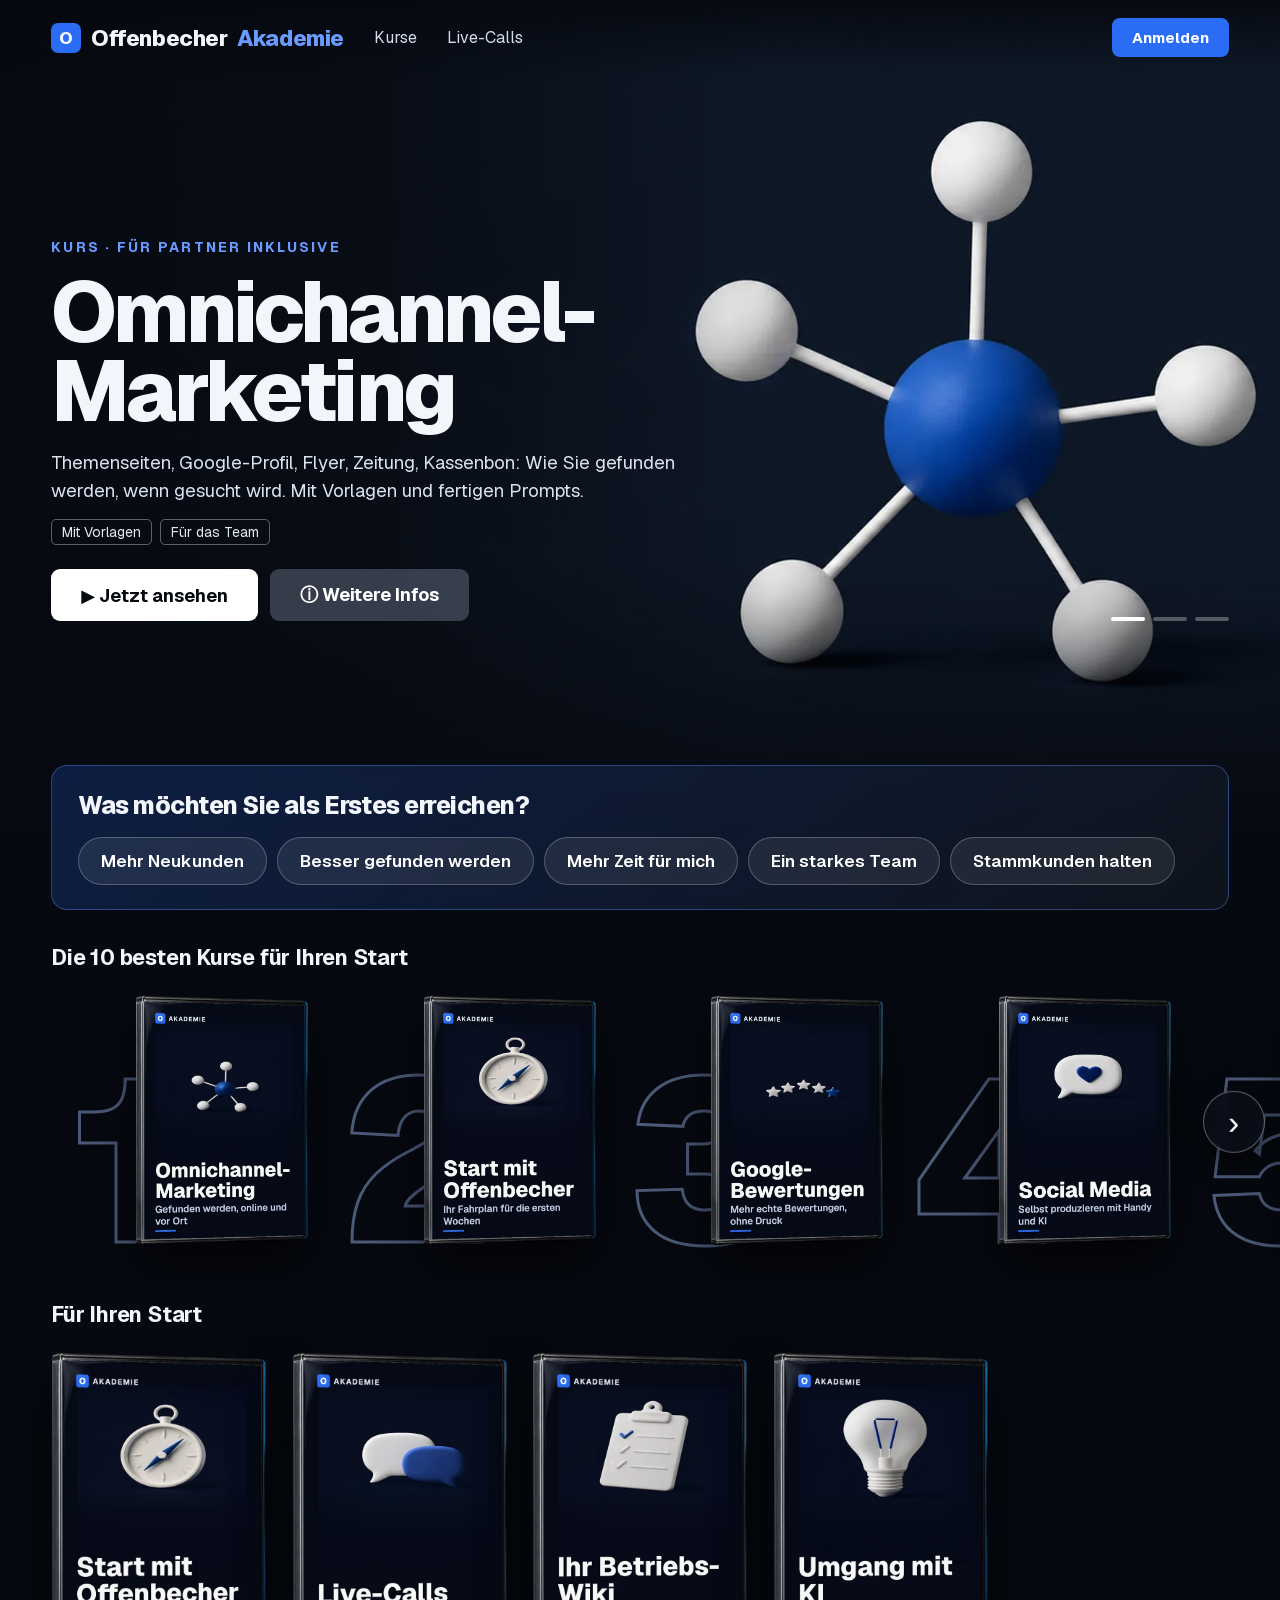
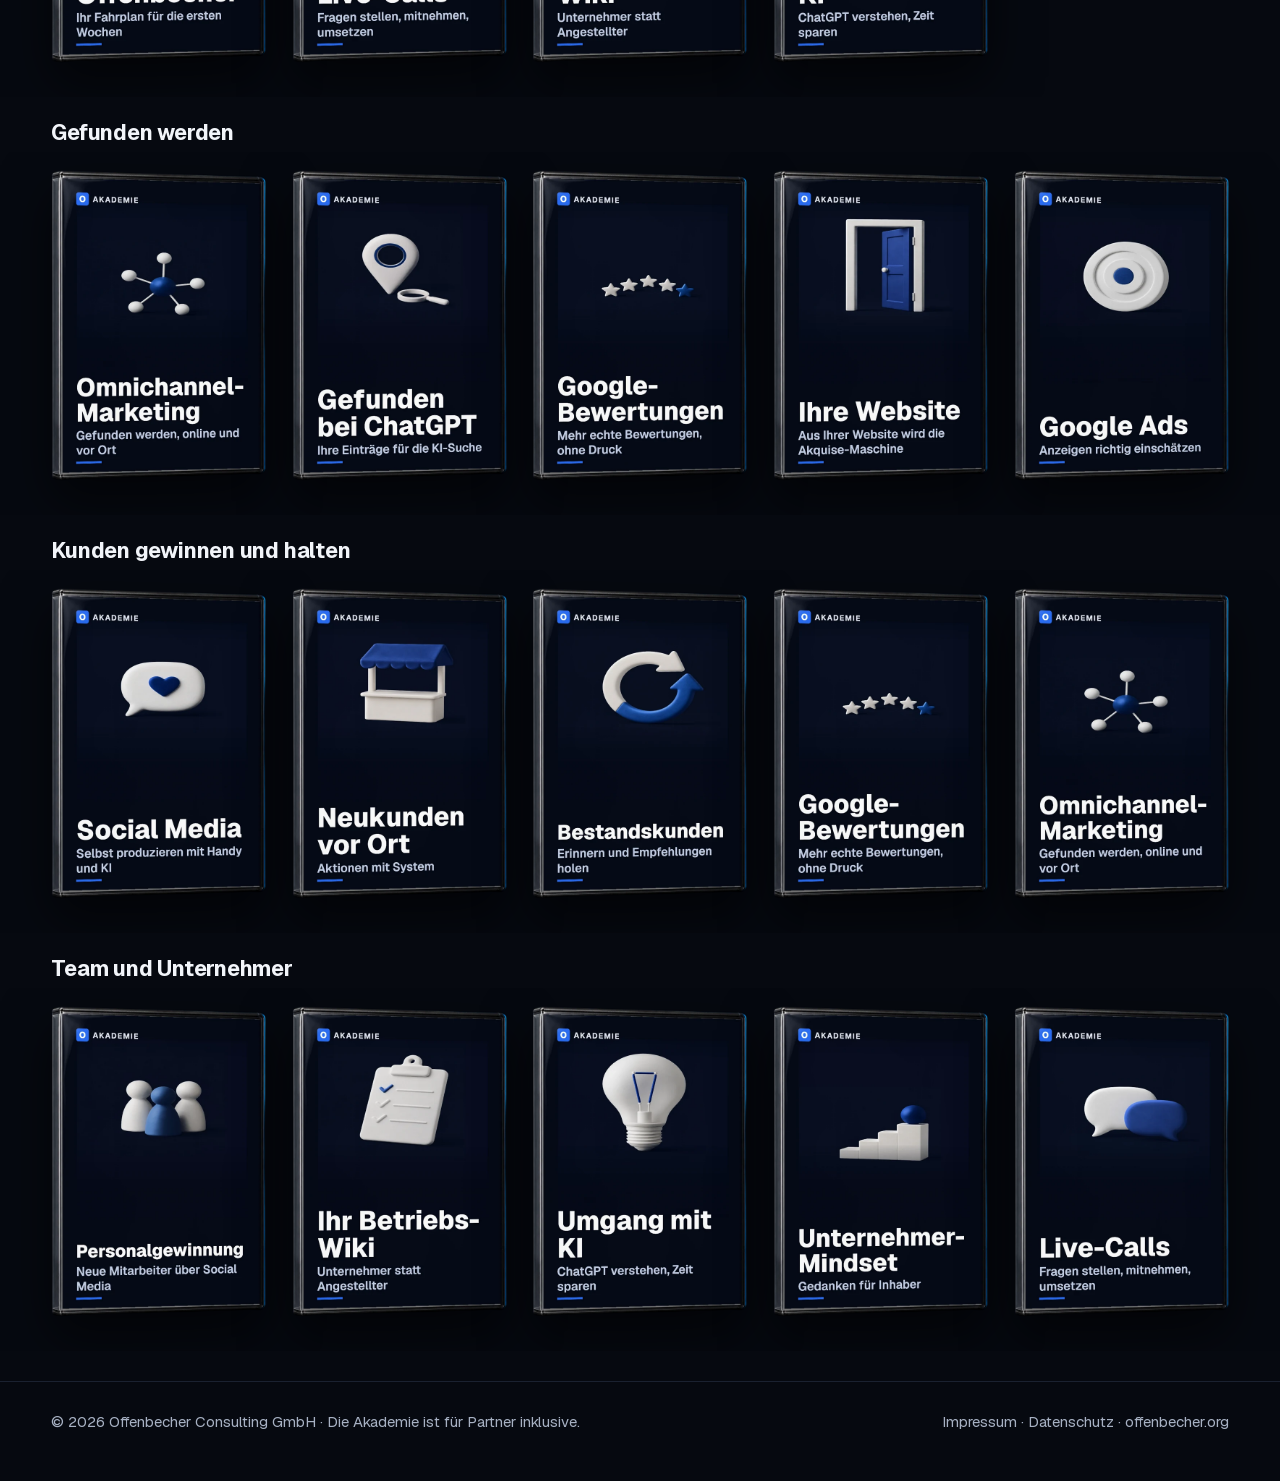
==== index.html @ 3724ee04 "Akademie-Seite: Schaufenster + Login-Weiterleitung Co-Authored-By: Claude Fable 5.2 <noreply@anthrop" ====
<!doctype html><html lang="de"><head><meta charset="utf-8"><meta name="viewport" content="width=device-width, initial-scale=1"><meta name="robots" content="noindex,nofollow"><link rel="icon" href="/bilder/favicon.png"><title>Offenbecher Akademie</title><meta name="description" content="Die Lern-Akademie von Offenbecher Consulting: Lernvideos, Vorlagen und Live-Calls für Partner."><style>/* latin-ext */
@font-face {
  font-family: 'Geist';
  font-style: normal;
  font-weight: 400;
  font-display: swap;
  src: url(/schrift/gyByhwUxId8gMEwSGFWNOITddY4.woff2) format('woff2');
  unicode-range: U+0100-02BA, U+02BD-02C5, U+02C7-02CC, U+02CE-02D7, U+02DD-02FF, U+0304, U+0308, U+0329, U+1D00-1DBF, U+1E00-1E9F, U+1EF2-1EFF, U+2020, U+20A0-20AB, U+20AD-20C4, U+2113, U+2C60-2C7F, U+A720-A7FF;
}
/* latin */
@font-face {
  font-family: 'Geist';
  font-style: normal;
  font-weight: 400;
  font-display: swap;
  src: url(/schrift/gyByhwUxId8gMEwcGFWNOITd.woff2) format('woff2');
  unicode-range: U+0000-00FF, U+0131, U+0152-0153, U+02BB-02BC, U+02C6, U+02DA, U+02DC, U+0304, U+0308, U+0329, U+2000-206F, U+20AC, U+2122, U+2191, U+2193, U+2212, U+2215, U+FEFF, U+FFFD;
}
/* latin-ext */
@font-face {
  font-family: 'Geist';
  font-style: normal;
  font-weight: 500;
  font-display: swap;
  src: url(/schrift/gyByhwUxId8gMEwSGFWNOITddY4.woff2) format('woff2');
  unicode-range: U+0100-02BA, U+02BD-02C5, U+02C7-02CC, U+02CE-02D7, U+02DD-02FF, U+0304, U+0308, U+0329, U+1D00-1DBF, U+1E00-1E9F, U+1EF2-1EFF, U+2020, U+20A0-20AB, U+20AD-20C4, U+2113, U+2C60-2C7F, U+A720-A7FF;
}
/* latin */
@font-face {
  font-family: 'Geist';
  font-style: normal;
  font-weight: 500;
  font-display: swap;
  src: url(/schrift/gyByhwUxId8gMEwcGFWNOITd.woff2) format('woff2');
  unicode-range: U+0000-00FF, U+0131, U+0152-0153, U+02BB-02BC, U+02C6, U+02DA, U+02DC, U+0304, U+0308, U+0329, U+2000-206F, U+20AC, U+2122, U+2191, U+2193, U+2212, U+2215, U+FEFF, U+FFFD;
}
/* latin-ext */
@font-face {
  font-family: 'Geist';
  font-style: normal;
  font-weight: 600;
  font-display: swap;
  src: url(/schrift/gyByhwUxId8gMEwSGFWNOITddY4.woff2) format('woff2');
  unicode-range: U+0100-02BA, U+02BD-02C5, U+02C7-02CC, U+02CE-02D7, U+02DD-02FF, U+0304, U+0308, U+0329, U+1D00-1DBF, U+1E00-1E9F, U+1EF2-1EFF, U+2020, U+20A0-20AB, U+20AD-20C4, U+2113, U+2C60-2C7F, U+A720-A7FF;
}
/* latin */
@font-face {
  font-family: 'Geist';
  font-style: normal;
  font-weight: 600;
  font-display: swap;
  src: url(/schrift/gyByhwUxId8gMEwcGFWNOITd.woff2) format('woff2');
  unicode-range: U+0000-00FF, U+0131, U+0152-0153, U+02BB-02BC, U+02C6, U+02DA, U+02DC, U+0304, U+0308, U+0329, U+2000-206F, U+20AC, U+2122, U+2191, U+2193, U+2212, U+2215, U+FEFF, U+FFFD;
}
/* latin-ext */
@font-face {
  font-family: 'Geist';
  font-style: normal;
  font-weight: 700;
  font-display: swap;
  src: url(/schrift/gyByhwUxId8gMEwSGFWNOITddY4.woff2) format('woff2');
  unicode-range: U+0100-02BA, U+02BD-02C5, U+02C7-02CC, U+02CE-02D7, U+02DD-02FF, U+0304, U+0308, U+0329, U+1D00-1DBF, U+1E00-1E9F, U+1EF2-1EFF, U+2020, U+20A0-20AB, U+20AD-20C4, U+2113, U+2C60-2C7F, U+A720-A7FF;
}
/* latin */
@font-face {
  font-family: 'Geist';
  font-style: normal;
  font-weight: 700;
  font-display: swap;
  src: url(/schrift/gyByhwUxId8gMEwcGFWNOITd.woff2) format('woff2');
  unicode-range: U+0000-00FF, U+0131, U+0152-0153, U+02BB-02BC, U+02C6, U+02DA, U+02DC, U+0304, U+0308, U+0329, U+2000-206F, U+20AC, U+2122, U+2191, U+2193, U+2212, U+2215, U+FEFF, U+FFFD;
}
/* latin-ext */
@font-face {
  font-family: 'Geist';
  font-style: normal;
  font-weight: 800;
  font-display: swap;
  src: url(/schrift/gyByhwUxId8gMEwSGFWNOITddY4.woff2) format('woff2');
  unicode-range: U+0100-02BA, U+02BD-02C5, U+02C7-02CC, U+02CE-02D7, U+02DD-02FF, U+0304, U+0308, U+0329, U+1D00-1DBF, U+1E00-1E9F, U+1EF2-1EFF, U+2020, U+20A0-20AB, U+20AD-20C4, U+2113, U+2C60-2C7F, U+A720-A7FF;
}
/* latin */
@font-face {
  font-family: 'Geist';
  font-style: normal;
  font-weight: 800;
  font-display: swap;
  src: url(/schrift/gyByhwUxId8gMEwcGFWNOITd.woff2) format('woff2');
  unicode-range: U+0000-00FF, U+0131, U+0152-0153, U+02BB-02BC, U+02C6, U+02DA, U+02DC, U+0304, U+0308, U+0329, U+2000-206F, U+20AC, U+2122, U+2191, U+2193, U+2212, U+2215, U+FEFF, U+FFFD;
}
/* latin-ext */
@font-face {
  font-family: 'Geist';
  font-style: normal;
  font-weight: 900;
  font-display: swap;
  src: url(/schrift/gyByhwUxId8gMEwSGFWNOITddY4.woff2) format('woff2');
  unicode-range: U+0100-02BA, U+02BD-02C5, U+02C7-02CC, U+02CE-02D7, U+02DD-02FF, U+0304, U+0308, U+0329, U+1D00-1DBF, U+1E00-1E9F, U+1EF2-1EFF, U+2020, U+20A0-20AB, U+20AD-20C4, U+2113, U+2C60-2C7F, U+A720-A7FF;
}
/* latin */
@font-face {
  font-family: 'Geist';
  font-style: normal;
  font-weight: 900;
  font-display: swap;
  src: url(/schrift/gyByhwUxId8gMEwcGFWNOITd.woff2) format('woff2');
  unicode-range: U+0000-00FF, U+0131, U+0152-0153, U+02BB-02BC, U+02C6, U+02DA, U+02DC, U+0304, U+0308, U+0329, U+2000-206F, U+20AC, U+2122, U+2191, U+2193, U+2212, U+2215, U+FEFF, U+FFFD;
}
:root{--bg:#060910;--karte:#10151f;--blau:#2A6DF4;--blau2:#6a9bff;--text:#f2f5fa;--grau:#a7b1c3}
*{box-sizing:border-box;margin:0}html{scroll-behavior:smooth}
body{background:var(--bg);color:var(--text);font-family:Geist,system-ui,-apple-system,sans-serif;overflow-x:hidden;-webkit-font-smoothing:antialiased}
a{color:inherit}

nav{position:fixed;top:0;left:0;right:0;z-index:30;display:flex;align-items:center;gap:30px;padding:18px 4vw;background:linear-gradient(180deg,rgba(6,9,16,.95),rgba(6,9,16,0));transition:background .3s}
nav.fest{background:rgba(6,9,16,.97)}
.logo{display:flex;align-items:center;gap:10px;font-weight:800;font-size:22px;letter-spacing:-.02em;text-decoration:none}.logo i{width:30px;height:30px;border-radius:7px;background:var(--blau);display:flex;align-items:center;justify-content:center;font-style:normal;font-size:17px}.logo span{color:var(--blau2)}
nav a.l{color:#d6dceb;font-size:16px;text-decoration:none}nav a.l:hover{color:#fff}
.anm{margin-left:auto;background:var(--blau);color:#fff;font-weight:700;font-size:15px;border-radius:8px;padding:10px 20px;text-decoration:none}.anm:hover{filter:brightness(1.1)}
.held{position:relative;height:min(92vh,940px);min-height:560px;overflow:hidden}
.held .bg{position:absolute;inset:0;background-size:cover;background-position:72% center;transition:opacity .9s;animation:zoom 26s ease-in-out infinite alternate}
@keyframes zoom{from{transform:scale(1.03)}to{transform:scale(1.12)}}
.held::after{content:"";position:absolute;inset:0;background:linear-gradient(90deg,rgba(6,9,16,.97) 0%,rgba(6,9,16,.75) 30%,rgba(6,9,16,0) 60%),linear-gradient(0deg,var(--bg) 0%,rgba(6,9,16,0) 32%)}
.inhalt{position:absolute;z-index:2;left:4vw;bottom:25%;max-width:min(660px,88vw)}
.badge{display:inline-flex;align-items:center;gap:9px;font-size:14px;font-weight:700;letter-spacing:.16em;text-transform:uppercase;color:var(--blau2)}
h1{font-size:clamp(44px,6.6vw,104px);font-weight:800;letter-spacing:-.045em;line-height:.94;margin:16px 0 18px}
.inhalt p{font-size:clamp(17px,1.45vw,21px);line-height:1.5;color:#dbe2ee}
.tags{display:flex;gap:8px;margin-top:14px;flex-wrap:wrap}.tags span{font-size:14px;border:1px solid rgba(255,255,255,.35);border-radius:5px;padding:3px 10px;color:#e3e9f3}
.knoepfe{display:flex;gap:12px;margin-top:24px;flex-wrap:wrap}
.kn{font:inherit;font-size:18px;font-weight:700;border:0;border-radius:9px;padding:14px 30px;cursor:pointer;display:inline-flex;align-items:center;gap:10px;text-decoration:none}
.kn.weiss{background:#fff;color:#060910}.kn.grau{background:rgba(120,130,150,.42);color:#fff}.kn:hover{filter:brightness(.92)}
.punkte{position:absolute;z-index:4;right:4vw;bottom:25%;display:flex;gap:8px}.punkte button{width:34px;height:4px;border:0;padding:0;background:rgba(255,255,255,.3);border-radius:2px;cursor:pointer}.punkte button.an{background:#fff}
.frage{position:relative;z-index:4;margin:-7vh 4vw 2.6vw;padding:24px 26px;border-radius:16px;background:linear-gradient(135deg,rgba(42,109,244,.22),rgba(16,21,31,.88));border:1px solid rgba(106,155,255,.35);backdrop-filter:blur(8px)}
.frage h2{font-size:clamp(21px,1.9vw,30px);font-weight:800;letter-spacing:-.02em;margin-bottom:16px}
.chips{display:flex;flex-wrap:wrap;gap:10px}
.chip{font:inherit;font-size:17px;font-weight:600;color:#fff;background:rgba(255,255,255,.08);border:1px solid rgba(255,255,255,.24);border-radius:999px;padding:12px 22px;cursor:pointer;transition:.25s}
.chip:hover{background:rgba(255,255,255,.16)}.chip.an{background:#fff;color:#060910;border-color:#fff}
.reihe{position:relative;margin-bottom:1.6vw}
.reihe h2{font-size:clamp(20px,1.7vw,28px);font-weight:700;padding:0 4vw 6px;letter-spacing:-.01em}
.zug{position:relative}
.band{display:flex;gap:2vw;overflow-x:auto;scroll-behavior:smooth;scroll-snap-type:x proximity;scroll-padding-inline:4vw;padding:18px 4vw 34px;scrollbar-width:none}
.band::-webkit-scrollbar{display:none}
.pfeil{position:absolute;top:50%;transform:translateY(-60%);z-index:8;width:62px;height:62px;border-radius:50%;border:1px solid rgba(255,255,255,.35);background:rgba(10,14,24,.82);color:#fff;font-size:34px;line-height:1;cursor:pointer;display:none;align-items:center;justify-content:center;box-shadow:0 10px 30px rgba(0,0,0,.6);backdrop-filter:blur(6px);transition:transform .2s,background .2s}
.pfeil:hover{background:var(--blau);transform:translateY(-60%) scale(1.08)}
.pfeil.l{left:1.2vw}.pfeil.r{right:1.2vw}.pfeil.sichtbar{display:flex}
@media(hover:none){.pfeil{display:none!important}}
.dvd{position:relative;flex:0 0 calc((100vw - 8vw - 8vw)/5);min-width:200px;max-width:340px;cursor:pointer;scroll-snap-align:start;border:0;background:none;padding:0;font:inherit;color:inherit;perspective:1200px}
.dvd .kipp{display:block;transform-style:preserve-3d;transition:transform .35s cubic-bezier(.2,.8,.2,1)}
.dvd img{display:block;width:100%;height:auto;filter:drop-shadow(0 22px 26px rgba(0,0,0,.6))}
.dvd .ok{position:absolute;top:3%;right:7%;z-index:3;width:36px;height:36px;border-radius:50%;background:var(--blau);color:#fff;font-weight:800;display:flex;align-items:center;justify-content:center;opacity:0;transform:scale(.5);transition:.3s}
.dvd.an .ok{opacity:1;transform:scale(1)}.dvd.an img{filter:drop-shadow(0 0 22px rgba(80,140,255,.85)) drop-shadow(0 22px 26px rgba(0,0,0,.6))}
.top .dvd{flex-basis:calc((100vw - 8vw - 6vw)/4.2);max-width:420px;display:flex;align-items:flex-end}
.top .zahl{font-size:clamp(190px,18vw,330px);font-weight:900;line-height:.74;letter-spacing:-.08em;color:var(--bg);-webkit-text-stroke:3px #4b5a78;width:44%;text-align:right;margin-right:-12%;flex:none}
.top .dvd .kipp{width:66%;position:relative;z-index:1}
body.filter .reihe:not(#weg) .dvd:not(.treffer){opacity:.25;filter:grayscale(.7)}
#weg{display:none}#weg.zeigen{display:block}
.fuss{display:flex;justify-content:space-between;align-items:center;gap:16px;flex-wrap:wrap;padding:30px 4vw 50px;color:var(--grau);font-size:15px;border-top:1px solid #1a2130;margin-top:30px}
.fuss nav2{display:flex;gap:18px}.fuss a{text-decoration:none}.fuss a:hover{color:#fff}
.modal{position:fixed;inset:0;z-index:50;background:rgba(0,0,0,.78);display:none;align-items:flex-start;justify-content:center;overflow-y:auto;padding:4vh 16px}
.modal.offen{display:flex}
.fenster{width:min(960px,100%);background:var(--karte);border-radius:16px;overflow:hidden;box-shadow:0 30px 90px rgba(0,0,0,.7);animation:auf .3s ease}
@keyframes auf{from{transform:scale(.95);opacity:0}to{transform:none;opacity:1}}
.fkopf{position:relative;display:grid;grid-template-columns:260px 1fr;gap:34px;align-items:center;padding:40px 5% 18px;background:radial-gradient(ellipse 80% 120% at 85% 0%,rgba(42,109,244,.32),transparent 60%)}
.fkopf img{width:100%;filter:drop-shadow(0 24px 30px rgba(0,0,0,.6))}
.fkopf h3{font-size:clamp(30px,3.8vw,50px);font-weight:800;letter-spacing:-.03em;line-height:1.02;margin:10px 0 14px}
.fkopf p{font-size:17px;line-height:1.55;color:#dbe2ee}
.zu{position:absolute;top:14px;right:14px;width:42px;height:42px;border-radius:50%;background:#1b2232;color:#fff;border:0;font-size:22px;cursor:pointer}
.kap{padding:10px 5% 40px}.kap h4{font-size:22px;margin:10px 0 14px}
.kap details{border-bottom:1px solid #222b3e}
.kap summary{list-style:none;cursor:pointer;display:flex;align-items:center;gap:18px;padding:16px 8px;font-size:18px;font-weight:600}
.kap summary::-webkit-details-marker{display:none}
.kap summary .nr{font-size:26px;color:var(--grau);width:34px;text-align:center;font-weight:500}
.kap summary .pf{margin-left:auto;color:var(--grau);transition:transform .2s}.kap details[open] .pf{transform:rotate(90deg)}
.kap ol{margin:0 0 16px 60px;padding:0;display:flex;flex-direction:column;gap:9px;font-size:16px;color:#d5dcea;list-style:none}
.kap ol li{display:flex;gap:12px}.kap ol li::before{content:"▶";color:var(--blau2);font-size:11px;margin-top:5px}
@media(max-width:760px){nav{gap:12px;padding:14px 16px}nav a.l{display:none}.logo{font-size:18px;gap:8px}.logo i{width:26px;height:26px;font-size:15px}.anm{font-size:14px;padding:9px 14px}.held{height:86vh}.held .bg{background-position:80% 18%;background-size:auto 62%;background-repeat:no-repeat}.held::after{background:linear-gradient(0deg,var(--bg) 0%,rgba(6,9,16,.94) 58%,rgba(6,9,16,.2) 100%)}
 .inhalt{bottom:11%}.punkte{display:none}.dvd{flex-basis:46vw;min-width:0}.top .dvd{flex-basis:72vw}.fkopf{grid-template-columns:1fr}.fkopf img{width:58%;margin:0 auto}.frage{margin-top:-4vh}}
</style></head><body><nav><a class="logo" href="/"><i>O</i>Offenbecher <span>Akademie</span></a><a class="l" href="#r0">Kurse</a><a class="l" href="#r1">Live-Calls</a><a class="anm" href="/login/">Anmelden</a></nav><section class="held"><div class="bg" id="hbg" style="background-image:url(bilder/held-omni.webp)"></div><div class="punkte"><button type="button" aria-label="Thema 1" class="an"></button><button type="button" aria-label="Thema 2" class=""></button><button type="button" aria-label="Thema 3" class=""></button></div><div class="inhalt"><div class="badge">Kurs · Für Partner inklusive</div><h1 id="ht">Omnichannel-Marketing</h1><p id="hl">Themenseiten, Google-Profil, Flyer, Zeitung, Kassenbon: Wie Sie gefunden werden, wenn gesucht wird. Mit Vorlagen und fertigen Prompts.</p><div class="tags" id="htags"><span>Mit Vorlagen</span><span>Für das Team</span></div><div class="knoepfe"><a class="kn weiss" id="hplay" href="/login/?kurs=omni">▶ Jetzt ansehen</a><button class="kn grau" type="button" id="hinfo">ⓘ Weitere Infos</button></div></div></section><section class="frage"><h2>Was möchten Sie als Erstes erreichen?</h2><div class="chips"><button class="chip" type="button" data-z="0">Mehr Neukunden</button><button class="chip" type="button" data-z="1">Besser gefunden werden</button><button class="chip" type="button" data-z="2">Mehr Zeit für mich</button><button class="chip" type="button" data-z="3">Ein starkes Team</button><button class="chip" type="button" data-z="4">Stammkunden halten</button></div></section><section class="reihe" id="weg"><h2 id="wegt">Ihr Weg</h2><div class="zug"><button class="pfeil l" type="button">‹</button><div class="band"></div><button class="pfeil r" type="button">›</button></div></section><section class="reihe top" id="r0"><h2>Die 10 besten Kurse für Ihren Start</h2><div class="zug"><button class="pfeil l" type="button" aria-label="Zurück">‹</button><div class="band"><button class="dvd" type="button" data-k="omni" aria-label="Omnichannel-Marketing"><span class="zahl">1</span><span class="kipp"><img src="bilder/huelle-omni.webp" alt="Omnichannel-Marketing" loading="lazy" width="600" height="860"></span><span class="ok">✓</span></button><button class="dvd" type="button" data-k="start" aria-label="Start mit Offenbecher"><span class="zahl">2</span><span class="kipp"><img src="bilder/huelle-start.webp" alt="Start mit Offenbecher" loading="lazy" width="600" height="860"></span><span class="ok">✓</span></button><button class="dvd" type="button" data-k="sterne" aria-label="Google-Bewertungen"><span class="zahl">3</span><span class="kipp"><img src="bilder/huelle-sterne.webp" alt="Google-Bewertungen" loading="lazy" width="600" height="860"></span><span class="ok">✓</span></button><button class="dvd" type="button" data-k="social" aria-label="Social Media"><span class="zahl">4</span><span class="kipp"><img src="bilder/huelle-social.webp" alt="Social Media" loading="lazy" width="600" height="860"></span><span class="ok">✓</span></button><button class="dvd" type="button" data-k="chatgpt" aria-label="Gefunden bei ChatGPT"><span class="zahl">5</span><span class="kipp"><img src="bilder/huelle-chatgpt.webp" alt="Gefunden bei ChatGPT" loading="lazy" width="600" height="860"></span><span class="ok">✓</span></button><button class="dvd" type="button" data-k="wiki" aria-label="Ihr Betriebs-Wiki"><span class="zahl">6</span><span class="kipp"><img src="bilder/huelle-wiki.webp" alt="Ihr Betriebs-Wiki" loading="lazy" width="600" height="860"></span><span class="ok">✓</span></button><button class="dvd" type="button" data-k="bestand" aria-label="Bestandskunden"><span class="zahl">7</span><span class="kipp"><img src="bilder/huelle-bestand.webp" alt="Bestandskunden" loading="lazy" width="600" height="860"></span><span class="ok">✓</span></button><button class="dvd" type="button" data-k="ki" aria-label="Umgang mit KI"><span class="zahl">8</span><span class="kipp"><img src="bilder/huelle-ki.webp" alt="Umgang mit KI" loading="lazy" width="600" height="860"></span><span class="ok">✓</span></button><button class="dvd" type="button" data-k="personal" aria-label="Personalgewinnung"><span class="zahl">9</span><span class="kipp"><img src="bilder/huelle-personal.webp" alt="Personalgewinnung" loading="lazy" width="600" height="860"></span><span class="ok">✓</span></button><button class="dvd" type="button" data-k="website" aria-label="Ihre Website"><span class="zahl">10</span><span class="kipp"><img src="bilder/huelle-website.webp" alt="Ihre Website" loading="lazy" width="600" height="860"></span><span class="ok">✓</span></button></div><button class="pfeil r" type="button" aria-label="Weiter">›</button></div></section><section class="reihe " id="r1"><h2>Für Ihren Start</h2><div class="zug"><button class="pfeil l" type="button" aria-label="Zurück">‹</button><div class="band"><button class="dvd" type="button" data-k="start" aria-label="Start mit Offenbecher"><span class="kipp"><img src="bilder/huelle-start.webp" alt="Start mit Offenbecher" loading="lazy" width="600" height="860"></span><span class="ok">✓</span></button><button class="dvd" type="button" data-k="live" aria-label="Live-Calls"><span class="kipp"><img src="bilder/huelle-live.webp" alt="Live-Calls" loading="lazy" width="600" height="860"></span><span class="ok">✓</span></button><button class="dvd" type="button" data-k="wiki" aria-label="Ihr Betriebs-Wiki"><span class="kipp"><img src="bilder/huelle-wiki.webp" alt="Ihr Betriebs-Wiki" loading="lazy" width="600" height="860"></span><span class="ok">✓</span></button><button class="dvd" type="button" data-k="ki" aria-label="Umgang mit KI"><span class="kipp"><img src="bilder/huelle-ki.webp" alt="Umgang mit KI" loading="lazy" width="600" height="860"></span><span class="ok">✓</span></button></div><button class="pfeil r" type="button" aria-label="Weiter">›</button></div></section><section class="reihe " id="r2"><h2>Gefunden werden</h2><div class="zug"><button class="pfeil l" type="button" aria-label="Zurück">‹</button><div class="band"><button class="dvd" type="button" data-k="omni" aria-label="Omnichannel-Marketing"><span class="kipp"><img src="bilder/huelle-omni.webp" alt="Omnichannel-Marketing" loading="lazy" width="600" height="860"></span><span class="ok">✓</span></button><button class="dvd" type="button" data-k="chatgpt" aria-label="Gefunden bei ChatGPT"><span class="kipp"><img src="bilder/huelle-chatgpt.webp" alt="Gefunden bei ChatGPT" loading="lazy" width="600" height="860"></span><span class="ok">✓</span></button><button class="dvd" type="button" data-k="sterne" aria-label="Google-Bewertungen"><span class="kipp"><img src="bilder/huelle-sterne.webp" alt="Google-Bewertungen" loading="lazy" width="600" height="860"></span><span class="ok">✓</span></button><button class="dvd" type="button" data-k="website" aria-label="Ihre Website"><span class="kipp"><img src="bilder/huelle-website.webp" alt="Ihre Website" loading="lazy" width="600" height="860"></span><span class="ok">✓</span></button><button class="dvd" type="button" data-k="ads" aria-label="Google Ads"><span class="kipp"><img src="bilder/huelle-ads.webp" alt="Google Ads" loading="lazy" width="600" height="860"></span><span class="ok">✓</span></button></div><button class="pfeil r" type="button" aria-label="Weiter">›</button></div></section><section class="reihe " id="r3"><h2>Kunden gewinnen und halten</h2><div class="zug"><button class="pfeil l" type="button" aria-label="Zurück">‹</button><div class="band"><button class="dvd" type="button" data-k="social" aria-label="Social Media"><span class="kipp"><img src="bilder/huelle-social.webp" alt="Social Media" loading="lazy" width="600" height="860"></span><span class="ok">✓</span></button><button class="dvd" type="button" data-k="vorort" aria-label="Neukunden vor Ort"><span class="kipp"><img src="bilder/huelle-vorort.webp" alt="Neukunden vor Ort" loading="lazy" width="600" height="860"></span><span class="ok">✓</span></button><button class="dvd" type="button" data-k="bestand" aria-label="Bestandskunden"><span class="kipp"><img src="bilder/huelle-bestand.webp" alt="Bestandskunden" loading="lazy" width="600" height="860"></span><span class="ok">✓</span></button><button class="dvd" type="button" data-k="sterne" aria-label="Google-Bewertungen"><span class="kipp"><img src="bilder/huelle-sterne.webp" alt="Google-Bewertungen" loading="lazy" width="600" height="860"></span><span class="ok">✓</span></button><button class="dvd" type="button" data-k="omni" aria-label="Omnichannel-Marketing"><span class="kipp"><img src="bilder/huelle-omni.webp" alt="Omnichannel-Marketing" loading="lazy" width="600" height="860"></span><span class="ok">✓</span></button></div><button class="pfeil r" type="button" aria-label="Weiter">›</button></div></section><section class="reihe " id="r4"><h2>Team und Unternehmer</h2><div class="zug"><button class="pfeil l" type="button" aria-label="Zurück">‹</button><div class="band"><button class="dvd" type="button" data-k="personal" aria-label="Personalgewinnung"><span class="kipp"><img src="bilder/huelle-personal.webp" alt="Personalgewinnung" loading="lazy" width="600" height="860"></span><span class="ok">✓</span></button><button class="dvd" type="button" data-k="wiki" aria-label="Ihr Betriebs-Wiki"><span class="kipp"><img src="bilder/huelle-wiki.webp" alt="Ihr Betriebs-Wiki" loading="lazy" width="600" height="860"></span><span class="ok">✓</span></button><button class="dvd" type="button" data-k="ki" aria-label="Umgang mit KI"><span class="kipp"><img src="bilder/huelle-ki.webp" alt="Umgang mit KI" loading="lazy" width="600" height="860"></span><span class="ok">✓</span></button><button class="dvd" type="button" data-k="mindset" aria-label="Unternehmer-Mindset"><span class="kipp"><img src="bilder/huelle-mindset.webp" alt="Unternehmer-Mindset" loading="lazy" width="600" height="860"></span><span class="ok">✓</span></button><button class="dvd" type="button" data-k="live" aria-label="Live-Calls"><span class="kipp"><img src="bilder/huelle-live.webp" alt="Live-Calls" loading="lazy" width="600" height="860"></span><span class="ok">✓</span></button></div><button class="pfeil r" type="button" aria-label="Weiter">›</button></div></section><footer class="fuss"><span>© 2026 Offenbecher Consulting GmbH · Die Akademie ist für Partner inklusive.</span><span><a href="https://offenbecher.org/impressum">Impressum</a> · <a href="https://offenbecher.org/datenschutz">Datenschutz</a> · <a href="https://offenbecher.org">offenbecher.org</a></span></footer><div class="modal" id="modal" role="dialog" aria-modal="true"><div class="fenster"><div class="fkopf"><button class="zu" id="zu" type="button" aria-label="Schließen">✕</button><img id="fimg" alt=""><div><div class="badge">Kurs</div><h3 id="fh"></h3><p id="fp"></p><div class="tags" id="ftags"></div><div class="knoepfe"><a class="kn weiss" id="fplay" href="/login/">▶ Jetzt ansehen</a></div></div></div><div class="kap"><h4>Inhalt des Kurses</h4><div id="fk"></div></div></div></div><script>const D={"start": {"t": "Start mit Offenbecher", "s": "Ihr Fahrplan für die ersten Wochen", "l": "Was jetzt passiert, wer Ihr Ansprechpartner ist und was Sie selbst tun. In wenigen Minuten wissen Sie, wie die Zusammenarbeit läuft.", "tags": ["Für Inhaber", "Pflicht zum Start"], "kap": [{"t": "Willkommen", "v": ["Willkommen in der Offenbecher Akademie", "Warum du eine gute Entscheidung getroffen hast", "Die Akademie als App aufs Handy", "Dein Rundgang durch die Akademie"]}, {"t": "So arbeiten wir zusammen", "v": ["Dein Fahrplan: so geht es los", "Wer macht was: dein Team bei Offenbecher", "Fristen und Feedback: so wird dein Projekt schnell fertig", "Deine Rolle: was erfolgreiche Kunden anders machen", "So siehst du, was es bringt"]}, {"t": "Kommunikation", "v": ["Slack: dein direkter Draht zu uns", "Slack auf Handy und Computer", "So schreibst du mit uns", "Erreichbarkeit und Antwortzeiten", "Im Notfall: an wen du dich wendest"]}, {"t": "Zugänge und Daten", "v": ["Zugänge sicher mit uns teilen", "Datenaustausch und Datenschutz", "Rechnung und Zahlung"]}, {"t": "Mehr aus der Akademie holen", "v": ["Live-Calls und Q&A", "Thema wünschen", "Mehr Zugänge für dein Team", "Startklar: deine eine Aufgabe"]}]}, "live": {"t": "Live-Calls", "s": "Fragen stellen, mitnehmen, umsetzen", "l": "Regelmäßige Fragerunden mit unseren Experten: Marketing, KI, Social Media, Verkauf und Mindset, mehr Zeit im Alltag.", "tags": ["Live", "Jeden Monat"], "kap": []}, "omni": {"t": "Omnichannel-Marketing", "s": "Gefunden werden, online und vor Ort", "l": "Themenseiten, Google-Profil, Flyer, Zeitung, Kassenbon: Wie Sie gefunden werden, wenn gesucht wird. Mit Vorlagen und fertigen Prompts.", "tags": ["Mit Vorlagen", "Für das Team"], "kap": [{"t": "Warum Omnichannel", "v": ["Willkommen: Omnichannel-Marketing", "Gesucht wird, wenn es am meisten drückt", "Nutzen statt Firmenvorstellung", "Ein Impuls allein reicht nicht", "Viele Wege, ein Ziel"]}, {"t": "Basis und Multiplikatoren: dein Plan", "v": ["Die Basis: gefunden werden bei Google und in der KI", "Multiplikatoren: was du obendrauf selbst machst", "Was in deiner Branche am meisten bringt: Hörakustik, Optik, Apotheke", "So nutzt du die Vorlagen: Rohling, Canva, ChatGPT, Flyeralarm", "Social Media als Verstärker: von Instagram zur Themenseite"]}, {"t": "Deine Akquise-Maschine im Netz", "v": ["Website war gestern: die Akquise-Maschine", "Themenseiten: eine Seite, ein Problem", "Was gesucht wird: deine Themen-Ampel", "Magnetthemen: die Fachbrille kurz absetzen", "Gefunden bei Google und in KI-Antworten", "Klick, klick, Anfrage", "Deine Sammelseite und der eine Handgriff", "Deine Feedbackrunde: einmal, gesammelt"]}, {"t": "Google-Unternehmensprofil: die Grundlagen", "v": ["Dein Google-Profil: das Schaufenster bei Google", "Name, Kategorie und Adresse: die Grunddaten richtig", "Öffnungszeiten, Feiertage und Urlaub im Profil", "Fotos und Videos: was du aufnehmen solltest", "Beschreibung, Leistungen und Attribute einrichten", "Beiträge im Google-Profil: regelmäßig zeigen, was bei dir los ist", "Überall dieselben Angaben: der Prüf-Prompt für dein Netz-Profil", "Dein Profil-Check in 15 Minuten"]}, {"t": "Bewertungen und Search Console: Vertrauen und Zahlen", "v": ["Bewertungen: das Vertrauenssignal, dem Menschen und KI am ehesten glauben", "Search Console lesen: Anzeigen, Klicks und Position verstehen", "Search Console: wir richten ein, du bekommst Zugang"]}, {"t": "Trojaner-Marketing: beim Problem abholen", "v": ["Trojaner-Marketing: Vertrauen und Problembewusstsein statt Rabatt", "Das richtige Magnetthema finden: Hörakustik, Optik, Apotheke", "Hörakustik: Hören und Gehirn ohne Angst erklären", "Deine Frage-Überschrift mit ChatGPT entwickeln"]}, {"t": "Vom Papier ins Netz: Flyer und QR-Code", "v": ["Der QR-Code: die Brücke", "Ein QR-Code für jedes Thema, mit ChatGPT", "Der Themen-Flyer: Hilfe statt Werbung", "Fünfzig Stellen statt fünf", "Auslagestellen finden und fragen"]}, {"t": "Vor dem Druck: QR-Code, Canva, ChatGPT und Flyeralarm", "v": ["Der QR-Code für den Druck: Größe, weißer Rand, Kontrast, Test", "Alternativ mit Canva: Maße, Beschnitt, Sicherheitsabstand, PDF-Export", "ChatGPT für Werbemittel: so bekommst du die Druckdatei mit einem Prompt", "Bei Flyeralarm bestellen: Konto, Produkt, Datei, Datencheck", "Wie viele Stück? Kleine Startmengen für jedes Werbemittel"]}, {"t": "Flyer: Vorlage, Bestellung und Auslegen", "v": ["Der Flyer: Aufbau von Vorder- und Rückseite", "Flyer alternativ in Canva anpassen: DIN lang Schritt für Schritt", "Flyer mit ChatGPT als Druckdatei: der fertige Prompt", "Flyer bei Flyeralarm bestellen: „Flyer Klassiker“, Format, Papier, Menge", "Wo du Flyer auslegst: Friseur, Ärzte, Apotheken, Vereine", "Die Anfrage beim Friseur: dein Gesprächsskript", "Nachlegen, nachzählen, wiederholen: dein Flyer-Rhythmus"]}, {"t": "Zeitung, Gemeindeblatt, Gehwegstopper und Schaufenster", "v": ["Zeitung lohnt sich wieder: die Mikroanzeige", "Gemeindeblatt, Amtsblatt, Stadtblatt", "Gehwegstopper und Banner", "Schaufenster, Tresen und Kassenbon", "Dein Jahresplan: Themen im Wechsel"]}, {"t": "Gehwegstopper und Schaufensterplakat", "v": ["Gehwegstopper: was auf den Einleger gehört", "Gehwegstopper-Einleger A1 gestalten: Canva und ChatGPT", "Gehwegstopper bestellen: Einleger und Ständer bei Flyeralarm", "Schaufensterplakat: Aufbau und Format", "Schaufensterplakat gestalten und bestellen: A3 und A2", "Thekendisplay und Aufsteller: was sich lohnt"]}, {"t": "Mikroanzeige: Zeitung wählen, gestalten, verhandeln", "v": ["Welche Zeitungen passen: Amtsblatt, Gemeindeblatt, Tageszeitung, Lesezirkel", "Die Mikroanzeige gestalten: Text, Code und Domain", "Anzeigendaten an die Zeitung: PDF, Schluss und Gestaltung durch die Zeitung", "Mit der Zeitung verhandeln: die E-Mail-Vorlage", "Mikroanzeige auswerten: Scans zählen und fragen"]}, {"t": "Beiträge vom Handy bewerben: Anzeigen für Einsteiger", "v": ["Beitrag bewerben: mehr Reichweite für dein Thema mit kleinem Budget", "Schritt für Schritt: einen Instagram-Beitrag vom Handy bewerben", "Welche Beiträge du bewirbst und welche Sätze Meta ablehnt"]}, {"t": "Kassenbon und Tresen: Bestandskunden erinnern", "v": ["Der Kassenbon als Werbefläche: Test, Saison, unterversorgte Produktgruppe", "Bon bedrucken oder Beileger: so setzt du es um"]}, {"t": "WhatsApp für bestehende Kontakte", "v": ["Warum WhatsApp", "Eine Nummer, die alle kennen", "Deine Kontakte nach WhatsApp bringen", "Status und Nachricht: selten und hilfreich", "Einwilligung zuerst"]}, {"t": "WhatsApp praktisch: Status, Einladung, Team, Datenschutz", "v": ["WhatsApp-Status: die ruhige Erinnerung wie ein Radiospot", "Dein Status-Themenplan mit ChatGPT: der Strategie-Prompt", "Dein Team lädt Kunden ein: der Satz am Tresen und der QR-Code am Eingang", "WhatsApp und Datenschutz: Einwilligung und keine medizinischen Daten"]}, {"t": "Dranbleiben und messen", "v": ["Geduld: Sichtbarkeit wächst", "Je mehr, desto mehr", "Frag jeden: Wie haben Sie uns gefunden?", "Deine Zahlen in der Search Console"]}, {"t": "Was als Nächstes dazukommt", "v": ["Mehr Themen, mehr Türen", "Ein Gang drauf: Anzeigen bei Google", "Bewertungen und Bestand", "Warum sich die laufende Betreuung anbietet", "Dein Google-Profil gehört dazu", "Dein Omnichannel-Fahrplan"]}]}, "chatgpt": {"t": "Gefunden bei ChatGPT", "s": "Ihre Einträge für die KI-Suche", "l": "Was ChatGPT heute schon über Ihren Betrieb weiß und welche Einträge Sie jetzt selbst in Ordnung bringen.", "tags": ["Neu", "Für Inhaber"], "kap": [{"t": "Wie ChatGPT deinen Betrieb kennt", "v": ["Willkommen", "Woher ChatGPT dich kennt", "Der offizielle Eintrag bei ChatGPT"]}, {"t": "Deine Einträge in Ordnung bringen", "v": ["Frag ChatGPT nach deinem Betrieb", "Dein Google-Profil als Fundament", "Bing Places, der Weg über Microsoft", "Überall dieselben Angaben"]}, {"t": "Website und Bewertungen", "v": ["Lass den Suchroboter rein", "Klare Antworten auf deiner Website", "Bewertungen, die für dich sprechen", "Dranbleiben lohnt sich"]}]}, "sterne": {"t": "Google-Bewertungen", "s": "Mehr echte Bewertungen, ohne Druck", "l": "Wie Ihr Team im Alltag zu echten Google-Bewertungen kommt. Bewertungen sind das, was Menschen und KI heute am meisten vertrauen.", "tags": ["Für das Team", "Mit Vorlagen"], "kap": [{"t": "Warum Sterne zählen", "v": ["Willkommen: Fünf Sterne mit System", "Was Sterne bei Kunden und Patienten auslösen", "Dein Startwert: Wo stehst du heute?"]}, {"t": "Das System auf einen Blick", "v": ["Das System in fünf Schritten", "Warum dein Team den Unterschied macht"]}, {"t": "Der richtige Moment und die richtige Bitte", "v": ["Der richtige Moment", "Wer fragt? Rollen im Team", "Die Bitte: drei Sätze, die sich normal anfühlen", "Was nie geht: die roten Linien"]}, {"t": "Der einfache Weg: QR-Code und NFC", "v": ["Das Bewertungs-Set: was du bekommst", "So läuft es auf dem Handy", "Wo das Set stehen sollte", "Der Testlauf mit zwei Handys"]}, {"t": "Jede Bewertung beantworten", "v": ["Warum Antworten sich lohnen", "Auf Lob antworten: kurz und persönlich", "Antworten mit Fingerspitzengefühl", "Wer antwortet und wie schnell?"]}, {"t": "Mit Kritik umgehen", "v": ["Eine schlechte Bewertung: erst durchatmen", "Die Antwort auf Kritik in vier Bausteinen", "Wann Google Bewertungen löscht"]}, {"t": "Dranbleiben", "v": ["Das Wochenritual: fünf Minuten im Team", "Selbst machen oder betreuen lassen?", "Dein Fahrplan für die ersten vier Wochen"]}]}, "website": {"t": "Ihre Website", "s": "Aus Ihrer Website wird die Akquise-Maschine", "l": "Was in Ihrer Website steckt, was Sie beisteuern und wie aus ihr die Akquise-Maschine für Ihren Betrieb wird.", "tags": ["Für Inhaber"], "kap": [{"t": "Deine neue Website", "v": ["Willkommen: Deine Website", "Was in deiner Website steckt", "Gebaut, damit sich Menschen melden"]}, {"t": "Vom Onboarding zum Entwurf", "v": ["Drei Termine, ein klarer Weg", "Dein Onboarding-Formular", "Bilder und Logo", "Zugänge und Domain", "Texte: Wir schreiben, du prüfst", "Deine bisherige Website"]}, {"t": "Entwurf und Feedback", "v": ["Dein erster Entwurf", "So gibst du gutes Feedback", "Präsentation und dein Go"]}, {"t": "Hosting: Wo deine Website wohnt", "v": ["Warum das Zuhause deiner Website zählt", "Was im Hosting bei uns steckt", "Deine Domain und deine E-Mails"]}, {"t": "Betreuung ja oder nein", "v": ["Was die Website-Pflege enthält", "Für wen sich die Pflege lohnt", "Deine Website zum Mitnehmen", "Baukasten oder Maßanfertigung"]}, {"t": "Live und dann?", "v": ["Der Livegang", "Dein Google-Profil gehört dazu", "Gefunden werden mit der Search Console", "Wie es weitergeht"]}]}, "ads": {"t": "Google Ads", "s": "Anzeigen richtig einschätzen", "l": "Was Ihre Anzeigen bringen, was ein Kontakt wert ist und wie Sie Ergebnisse richtig einordnen.", "tags": ["Für Inhaber"], "kap": [{"t": "Dein Start", "v": ["Willkommen bei Google Ads", "Wer bei Offenbecher was für dich macht", "Deine Start-Checkliste", "Dein Werbebudget", "Abbuchungen und Rechnungen von Google", "Ein Hauptweg: Termin, WhatsApp oder Anruf", "Ansehen und freigeben: Landingpage und Anzeigen"]}, {"t": "Google verstehen", "v": ["Die vier Bereiche von Google", "Suchen statt scrollen", "Wie die Auktion entscheidet", "Dein Maps-Eintrag", "Scheinwerfer und Baum", "Ein Baustein im Marketing-Mix"]}, {"t": "Die ersten Wochen", "v": ["Vertrauen in den ersten Wochen", "Die Lernphase", "Nicht die eigene Anzeige googeln", "Was wir jede Woche für dich tun", "Vom Klick zum Kauf vergehen Wochen", "Was dich im Erfolgsgespräch erwartet"]}, {"t": "Kontakte und ihr Wert", "v": ["Was ein Kontakt ist", "Was ein Kontakt wert ist", "So rechnest du deinen Kontaktwert aus", "Bestandskunden", "Messen in zwei Stufen", "Die Start-Messung: die Ansage am Telefon", "Deine eine Aufgabe: Kontakte und Umsatz melden"]}, {"t": "Aus Anrufen werden Termine", "v": ["Dein Team macht die Termine", "Schnell zurückrufen gewinnt", "Neuen Interessenten schnell einen Termin geben"]}, {"t": "Typische Fragen, klare Antworten", "v": ["Viele Klicks, kaum Kontakte", "Der Kontakt ist mir zu teuer", "Warum so wenig Budget, warum so viel", "Nicht jeder Anrufer ist ein Interessent", "Woher weiß ich, wer über Google kam?", "Ich habe schon mal bezahlt und nichts bekommen", "Ein Ziel ist kein Versprechen", "In meiner Gegend sucht doch keiner"]}, {"t": "Deine Zahlen richtig einschätzen", "v": ["Der Monatsreport", "Hat es sich gelohnt?", "Wenn die Ergebnisse ausbleiben", "Soll ich weitermachen?"]}]}, "social": {"t": "Social Media", "s": "Selbst produzieren mit Handy und KI", "l": "Gesicht zeigen, Vertrauen aufbauen und mit Handy, Team und KI selbst Beiträge und Reels produzieren.", "tags": ["Für das Team", "Mit Vorlagen"], "kap": [{"t": "Kurz und knapp: das Wesentliche in zehn Minuten", "v": ["Willkommen: Social Media", "Wofür Social Media wirklich da ist", "Das Prinzip: Menschen zeigen, Weg weisen", "Dein Wochenplan in dreißig Minuten", "Was du selbst machst und wo wir helfen"]}, {"t": "Das Fundament: Profil und Plan", "v": ["Instagram und Facebook: was du wirklich brauchst", "Noch kein Instagram? So legst du dein Konto an", "Vom privaten zum professionellen Konto", "Instagram und deine Facebook-Seite verbinden", "Mitarbeiter hinzufügen, ohne dein Passwort zu teilen", "Dein Profil in zehn Sekunden verständlich", "Deine vier Themen-Säulen", "Die Meta Business Suite in einfachen Worten", "Rhythmus und Vorplanen"]}, {"t": "Was posten: Themen, die ankommen", "v": ["Menschen statt Produkte", "Fragen vom Tresen werden Beiträge", "Bild, Karussell, Story oder Reel?", "Viele Beiträge führen zu deiner Themenseite"]}, {"t": "Reels mit dem Handy drehen", "v": ["Warum kurze Videos sich lohnen", "Die ersten Sekunden entscheiden", "Licht, Ton und ein ruhiges Bild", "Drei Reel-Formate für jeden Betrieb", "Wer schneidet das Video?"]}, {"t": "Selbst produzieren mit KI", "v": ["Was KI kann und was nicht", "Ideen und Themenplan mit Claude oder ChatGPT", "Reel-Skripte und Bildunterschriften mit KI", "Bilder erzeugen mit Higgsfield", "Kurze Clips mit KI und der Schnitt", "Welches Werkzeug wofür", "Deine Prompt-Sammlung"]}, {"t": "Team, Gemeinschaft und Wirkung", "v": ["Das Team mit ins Boot holen", "Erst fragen, dann zeigen", "Kommentare und Nachrichten", "Social Media für deine Arbeitgebermarke", "Was du messen solltest und was nicht", "Anzeigen: der nächste Schritt", "Der einfache Weg: einen Beitrag vom Handy bewerben", "Der Profi-Weg: warum Wachstum in Profi-Hände gehört", "Typische Fehler und wie du sie vermeidest"]}, {"t": "Ideen für deine Branche und dein Fahrplan", "v": ["Ideen für Hörakustik", "Ideen für Optik", "Ideen für Zahnarztpraxen", "Ideen für Tierarztpraxen", "Ideen für Apotheken", "Dein Fahrplan ab Montag"]}]}, "vorort": {"t": "Neukunden vor Ort", "s": "Aktionen mit System", "l": "Neukunden aktiv vor Ort gewinnen: Standorte, Aktionstage, Ablauf und Auswertung.", "tags": ["Für das Team"], "kap": [{"t": "Worum es geht", "v": ["Das Jaguar-Konzept im Überblick"]}, {"t": "Die richtige Person", "v": ["Die richtige Person am Stand"]}, {"t": "Deine Vorbereitung", "v": ["Ein Stand, der in einer Sekunde wirkt", "Die Technik: einfach und robust"]}, {"t": "Der richtige Standort", "v": ["Die richtigen Standorte", "Apotheken als Partner gewinnen"]}, {"t": "Die Aktion durchführen", "v": ["Ansprechen und testen", "Einwände entspannt auflösen", "Die Warteliste: dein wichtigstes Werkzeug"]}, {"t": "Interessenten terminieren", "v": ["Vom Namen auf der Liste zum Termin", "Termine, die sich lohnen"]}, {"t": "Deinen Erfolg messen", "v": ["Was du misst, kannst du verbessern"]}]}, "bestand": {"t": "Bestandskunden", "s": "Erinnern und Empfehlungen holen", "l": "Wer schon bei Ihnen war, ist Ihr wertvollster Kontakt: erinnern, Anlässe schaffen, Empfehlungen gezielt holen.", "tags": ["Für das Team"], "kap": [{"t": "Warum dein Bestand dein größter Wert ist", "v": ["Willkommen: Dein Bestand", "Der Bedarf kommt wieder", "Bestandskunde über Google: wie eine Versicherung", "Was Treue über die Jahre wert ist"]}, {"t": "Was 2026 und 2027 besonders gut funktioniert", "v": ["Deine Kunden und Patienten fragen die KI", "Der Status ist dein neuer Newsletter", "Die persönliche Nachricht"]}, {"t": "Dranbleiben ohne zu nerven", "v": ["Melde dich mit einem Grund", "Der nächste Termin schon am Tresen", "Terminausfälle senken", "Anlässe selbst schaffen"]}, {"t": "Zurückholen", "v": ["Wer ist schon lange nicht gekommen?", "Die Rückhol-Nachricht", "Wenn jemand gegangen ist"]}, {"t": "So ist es in deiner Branche", "v": ["Hörakustik: der Sechs-Jahres-Rhythmus", "Optik: mehr Anlässe als gedacht", "Zahnarzt: Kontrolle und Prophylaxe", "Tierarzt: Impfplan und Vorsorge", "Apotheke: Beratung, die wiederkommt"]}, {"t": "WhatsApp-Start mit deinen Bestandskontakten", "v": ["Was du für den Start brauchst", "Deine Festnetznummer in WhatsApp", "Die Liste aus deinem Programm", "Die Liste aufräumen", "Die Liste bei Google hochladen", "Das Geschäftshandy verbinden", "In WhatsApp nachsehen", "Dein erster Status", "Dein Status unter Freunden", "Wie oft? Dein Kaufzyklus entscheidet", "Status-Ideen für Hörakustik und Optik", "Status-Ideen für Zahnarzt und Apotheke", "Status-Ideen für Tierarzt und Orthopädie"]}, {"t": "Empfehlungen und dein Fahrplan", "v": ["Empfehlung schlägt Google", "Bewertungen: Empfehlung für Fremde", "Dein Fahrplan für den Bestand"]}]}, "personal": {"t": "Personalgewinnung", "s": "Neue Mitarbeiter über Social Media", "l": "So finden Sie neue Mitarbeiter über Facebook, Instagram und WhatsApp, und so halten Sie sie.", "tags": ["Für Inhaber"], "kap": [{"t": "Willkommen und Überblick", "v": ["Willkommen bei der Personalgewinnung", "Das Konzept in drei Sätzen"]}, {"t": "So funktioniert es", "v": ["Warum Facebook und Instagram", "Die Bewerbung per WhatsApp", "Die Landingpage: Deine Stellenseite", "Die Anzeigen: Was Menschen zuerst sehen", "Deine Website: die Visitenkarte für Bewerber"]}, {"t": "Dein Start Schritt für Schritt", "v": ["Dein Fahrplan im Überblick", "Schritt 1: Dein Meta-Konto", "Was du zum Termin bereitlegst", "Dein Werbekonto gehört dir", "Schritt 2: Angaben zur Stelle", "Schritt 3 und 4: Ansehen und Feedback", "Schritt 5: Der gemeinsame Start"]}, {"t": "Bewerber richtig behandeln", "v": ["Warum Tempo zählt", "Wer antwortet im Betrieb?", "Die erste Antwort", "Hol dir eine Sprachnachricht", "Vom Chat zum Kennenlernen", "Dein Leitfaden fürs Bewerbungsgespräch", "Green Flags: woran du gute Bewerber erkennst", "Red Flags: wann du genauer hinschauen solltest", "Absagen mit Anstand: Rückmeldung an alle", "Filterfragen: streng oder locker?", "Was wir übernehmen und was nicht"]}, {"t": "Werbebudget, Garantien und was du erwarten darfst", "v": ["Das Werbebudget geht direkt an Meta", "Wie viel Budget ist sinnvoll", "Die Einstellungsgarantie", "Die Nachbesetzungsgarantie", "Die ersten Wochen: Lernphase", "Was du erwarten darfst und was nicht"]}, {"t": "Arbeitgeber, bei dem man bleiben will", "v": ["Was dich als Arbeitgeber besonders macht", "Vom Bewerber zum Bleiber", "Was danach passiert"]}]}, "wiki": {"t": "Ihr Betriebs-Wiki", "s": "Unternehmer statt Angestellter", "l": "Das Wissen Ihres Betriebs so festhalten, dass alle, die Ihnen zuarbeiten, selbstständig arbeiten und Sie Zeit für das Wesentliche haben.", "tags": ["Für Inhaber", "Neu"], "kap": [{"t": "Warum: Unternehmer statt Angestellter", "v": ["Unternehmer statt Angestellter im eigenen Betrieb", "Die Fragenfolge: weglassen, automatisieren, abgeben, selbst machen", "Was ein Mitarbeiterwechsel kostet", "Einfach wächst, kompliziert scheitert"]}, {"t": "Zeit zurückkaufen", "v": ["Dein Stundenwert", "Zwei Wochen aufschreiben: deine Zeit- und Energie-Inventur", "Das Geld-Energie-Raster", "Die Reihenfolge des Abgebens", "Wo im Betrieb die Zeit steckt: die 30 Zeitfresser", "Wenn du es dir leisten kannst: auch privat Zeit zurückkaufen", "Qualität halten, ohne alles selbst zu machen"]}, {"t": "So ist dein Wiki aufgebaut", "v": ["Die Vorlage, die du von uns bekommst", "Die Startseite mit vier Kacheln", "Rollen statt Namen", "„Start hier“ je Rolle: Tag 1, Woche 1, Monat 1", "Ein Ablauf, eine Seite", "Was nie ins Wiki gehört"]}, {"t": "Wissen reinbekommen, ohne zu schreiben", "v": ["Einsprechen per Handy", "Die KI macht die Seite", "Einer schreibt, alle liefern zu", "Die ersten 20 Abläufe", "Welche Rolle du zuerst ersetzt, welches Kapitel du zuerst schreibst", "Das Wissen deiner erfahrensten Leute abholen"]}, {"t": "Freiräume und Entscheidungen", "v": ["Entscheidungsgrenzen je Rolle", "Kleine Bestellungen selbst entscheiden", "Reklamation und Kulanz", "Wann der Chef gefragt wird", "Problem, drei Wege, eine Empfehlung"]}, {"t": "Sonderfälle festhalten", "v": ["Klick-Anleitungen automatisch erstellen", "Bildschirmvideos aufnehmen und teilen", "Welches Werkzeug wofür", "Wo Anleitungen und Videos im Wiki liegen", "Einmal filmen, nie wieder erklären", "Jeder Ablauf in vier Bausteinen"]}, {"t": "Meetings, die alles zusammenhalten", "v": ["Das Tages-Huddle", "Die Wochenrunde mit Wiki-Punkt", "Monatsrunde und dein Strategie-Zeitfenster", "Das Aufgaben-Board als einziger Ort für Aufgaben", "Deine ideale Woche", "Dein Jahr im Dezember vorplanen"]}, {"t": "Neue Mitarbeiter einarbeiten", "v": ["Der Einarbeitungsplan aus dem Wiki", "Die erste Woche", "Probe-Einarbeitung mit einer echten Person", "Neuer Standort ohne Neu-Training"]}, {"t": "So bleibt es gelebt", "v": ["„Steht im Wiki, Seite X“", "Prüfdatum und Monatsprüfung", "Jede Rückfrage wird eine Seite"]}, {"t": "Ausblick", "v": ["Level 2: Dein Wiki als Grundlage für KI im Betrieb", "So begleiten wir dich"]}]}, "ki": {"t": "Umgang mit KI", "s": "ChatGPT verstehen, Zeit sparen", "l": "Für Einsteiger, Schritt für Schritt: KI verstehen, damit Zeit sparen und wissen, was wir für Sie automatisieren.", "tags": ["Für das Team", "Neu"], "kap": [{"t": "Willkommen", "v": ["Willkommen im KI-Kurs", "So nutzt du den Kurs"]}, {"t": "Erste Schritte für Anfänger", "v": ["Was ChatGPT und Claude sind", "Dein Konto anlegen", "Eigene Konten für jeden Mitarbeiter", "Deine erste Frage", "Welches Programm passt zu dir"]}, {"t": "KI verstehen", "v": ["Was KI ist: ein sehr schneller Praktikant", "Was KI richtig gut kann", "Was KI nicht kann"]}, {"t": "Gut fragen", "v": ["Die Grundregel: erkläre die Lage", "Ein Beispiel aus dem Alltag", "Nachfragen statt neu anfangen", "Die KI soll in deinem Ton schreiben"]}, {"t": "Zeit sparen mit KI", "v": ["Wo KI dir im Alltag Zeit spart", "E-Mails und Antworten", "Texte für Aushang, Website und Social Media", "Lange Texte zusammenfassen", "Kundenanfragen schneller beantworten", "Ideen finden mit KI", "Neue Mitarbeiter einarbeiten", "Aus einer Sprachnachricht wird eine Wiki-Seite"]}, {"t": "Vorlagen und Skills", "v": ["Vorlagen: einmal gut gefragt, immer wieder genutzt", "Skills einfach erklärt", "Vorlagen für das ganze Team"]}, {"t": "Worauf du achten musst", "v": ["Ergebnisse prüfen: Du bleibst der Profi", "Datenschutz ganz entspannt"]}, {"t": "Dein Team Schritt für Schritt aufbauen", "v": ["Dein Team mitnehmen", "Wünsche und Zugänge", "In kleinen Schritten: der Lernplan für dein Team", "Dranbleiben ohne Stress"]}, {"t": "Was wir für dich automatisieren", "v": ["Abläufe automatisieren", "Wiederkehr-Erinnerungen, die von selbst rausgehen", "Die Termin-Automatik", "Der Telefon-Assistent", "Anbindung an deine Branchensoftware", "So fragst du eine Automatisierung bei uns an"]}]}, "mindset": {"t": "Unternehmer-Mindset", "s": "Gedanken für Inhaber", "l": "Zehn Gedanken, die wir jedem Inhaber mitgeben möchten.", "tags": ["Für Inhaber"], "kap": [{"t": "Klarheit im Kopf", "v": ["Was ich nicht mehr will", "Warum ich öfter Nein sage", "Wo mein Betrieb wirklich klemmt", "Warum ich mit 70 Prozent entscheide"]}, {"t": "Angebot und Menschen", "v": ["Was ich über Preise gelernt habe", "Warum schnell oft besser ist als billig", "Zuerst die, die mich schon kennen", "Warum Menge Talent schlägt"]}, {"t": "Du als Unternehmer", "v": ["Warum ich nicht mehr alles selbst mache", "Warum ich nicht auf bessere Umstände warte"]}]}};const HELD=["omni", "wiki", "social"];const Z=[["Mehr Neukunden", ["omni", "social", "sterne", "vorort", "ads"]], ["Besser gefunden werden", ["omni", "chatgpt", "sterne", "website"]], ["Mehr Zeit für mich", ["start", "wiki", "ki", "live"]], ["Ein starkes Team", ["personal", "wiki", "ki", "mindset"]], ["Stammkunden halten", ["bestand", "sterne", "social"]]];
const esc=s=>s.replace(/[&<>"]/g,c=>({'&':'&amp;','<':'&lt;','>':'&gt;','"':'&quot;'}[c]));
let hi=0,hk=HELD[0],timer;
function oeffnen(k){const d=D[k];document.getElementById('fimg').src='bilder/huelle-'+k+'.webp';document.getElementById('fh').textContent=d.t;document.getElementById('fp').textContent=d.l;
 document.getElementById('ftags').innerHTML=d.tags.map(x=>'<span>'+esc(x)+'</span>').join('');
 document.getElementById('fplay').href='/login/?kurs='+k;
 document.getElementById('fk').innerHTML=d.kap.length?d.kap.map((c,i)=>'<details'+(i===0?' open':'')+'><summary><span class="nr">'+(i+1)+'</span>'+esc(c.t)+'<span class="pf">›</span></summary><ol>'+c.v.map(v=>'<li>'+esc(v)+'</li>').join('')+'</ol></details>').join('')
  :'<p style="color:#c9d2e2;font-size:17px">Fragerunden mit unseren Experten, jeden Monat neu: Marketing, KI, Social Media, Verkauf und Mindset.</p>';
 document.getElementById('modal').classList.add('offen');document.body.style.overflow='hidden';}
function zu(){document.getElementById('modal').classList.remove('offen');document.body.style.overflow='';}
document.getElementById('zu').onclick=zu;document.getElementById('modal').onclick=ev=>{if(ev.target.id==='modal')zu()};addEventListener('keydown',ev=>{if(ev.key==='Escape')zu()});
function kippen(root){root.querySelectorAll('.dvd').forEach(t=>{const k=t.querySelector('.kipp');
 t.onmousemove=ev=>{const b=k.getBoundingClientRect(),dx=(ev.clientX-b.left)/b.width-.5;k.style.transform='rotateY('+(dx*30).toFixed(1)+'deg)';};
 t.onmouseleave=()=>{k.style.transform='';};t.onclick=()=>oeffnen(t.dataset.k);});}
kippen(document);
function pfeile(){document.querySelectorAll('.zug').forEach(z=>{const b=z.querySelector('.band'),l=z.querySelector('.pfeil.l'),r=z.querySelector('.pfeil.r');
 const upd=()=>{l.classList.toggle('sichtbar',b.scrollLeft>5);r.classList.toggle('sichtbar',b.scrollLeft+b.clientWidth<b.scrollWidth-5)};
 l.onclick=()=>b.scrollBy({left:-b.clientWidth*0.8});r.onclick=()=>b.scrollBy({left:b.clientWidth*0.8});b.onscroll=upd;addEventListener('resize',upd);upd();});}
pfeile();
function held(i){hi=i;hk=HELD[i];const bg=document.getElementById('hbg');bg.style.opacity=0;setTimeout(()=>{bg.style.backgroundImage='url(bilder/held-'+hk+'.webp)';bg.style.opacity=1},300);
 document.getElementById('ht').textContent=D[hk].t;document.getElementById('hl').textContent=D[hk].l;document.getElementById('htags').innerHTML=D[hk].tags.map(x=>'<span>'+esc(x)+'</span>').join('');
 document.getElementById('hplay').href='/login/?kurs='+hk;document.querySelectorAll('.punkte button').forEach((p,j)=>p.classList.toggle('an',j===i));}
function los(){clearInterval(timer);timer=setInterval(()=>held((hi+1)%HELD.length),8000);}
document.querySelectorAll('.punkte button').forEach((p,j)=>p.onclick=()=>{held(j);los();});los();
document.getElementById('hinfo').onclick=()=>oeffnen(hk);
document.querySelectorAll('.chip').forEach(c=>c.onclick=()=>{const an=!c.classList.contains('an');document.querySelectorAll('.chip').forEach(x=>x.classList.remove('an'));
 const w=document.getElementById('weg');document.querySelectorAll('.treffer').forEach(x=>x.classList.remove('treffer'));
 if(!an){w.classList.remove('zeigen');document.body.classList.remove('filter');return}
 c.classList.add('an');const z=Z[+c.dataset.z];document.getElementById('wegt').textContent='Ihr Weg: '+z[0];
 const b=w.querySelector('.band');b.innerHTML=z[1].map(k=>'<button class="dvd" type="button" data-k="'+k+'"><span class="kipp"><img src="bilder/huelle-'+k+'.webp" alt=""></span><span class="ok">✓</span></button>').join('');kippen(w);
 document.querySelectorAll('.reihe:not(#weg) .dvd').forEach(t=>{if(z[1].includes(t.dataset.k))t.classList.add('treffer')});
 document.body.classList.add('filter');w.classList.add('zeigen');pfeile();w.scrollIntoView({behavior:'smooth',block:'center'});});
addEventListener('scroll',()=>document.querySelector('nav').classList.toggle('fest',scrollY>40));
</script></body></html>
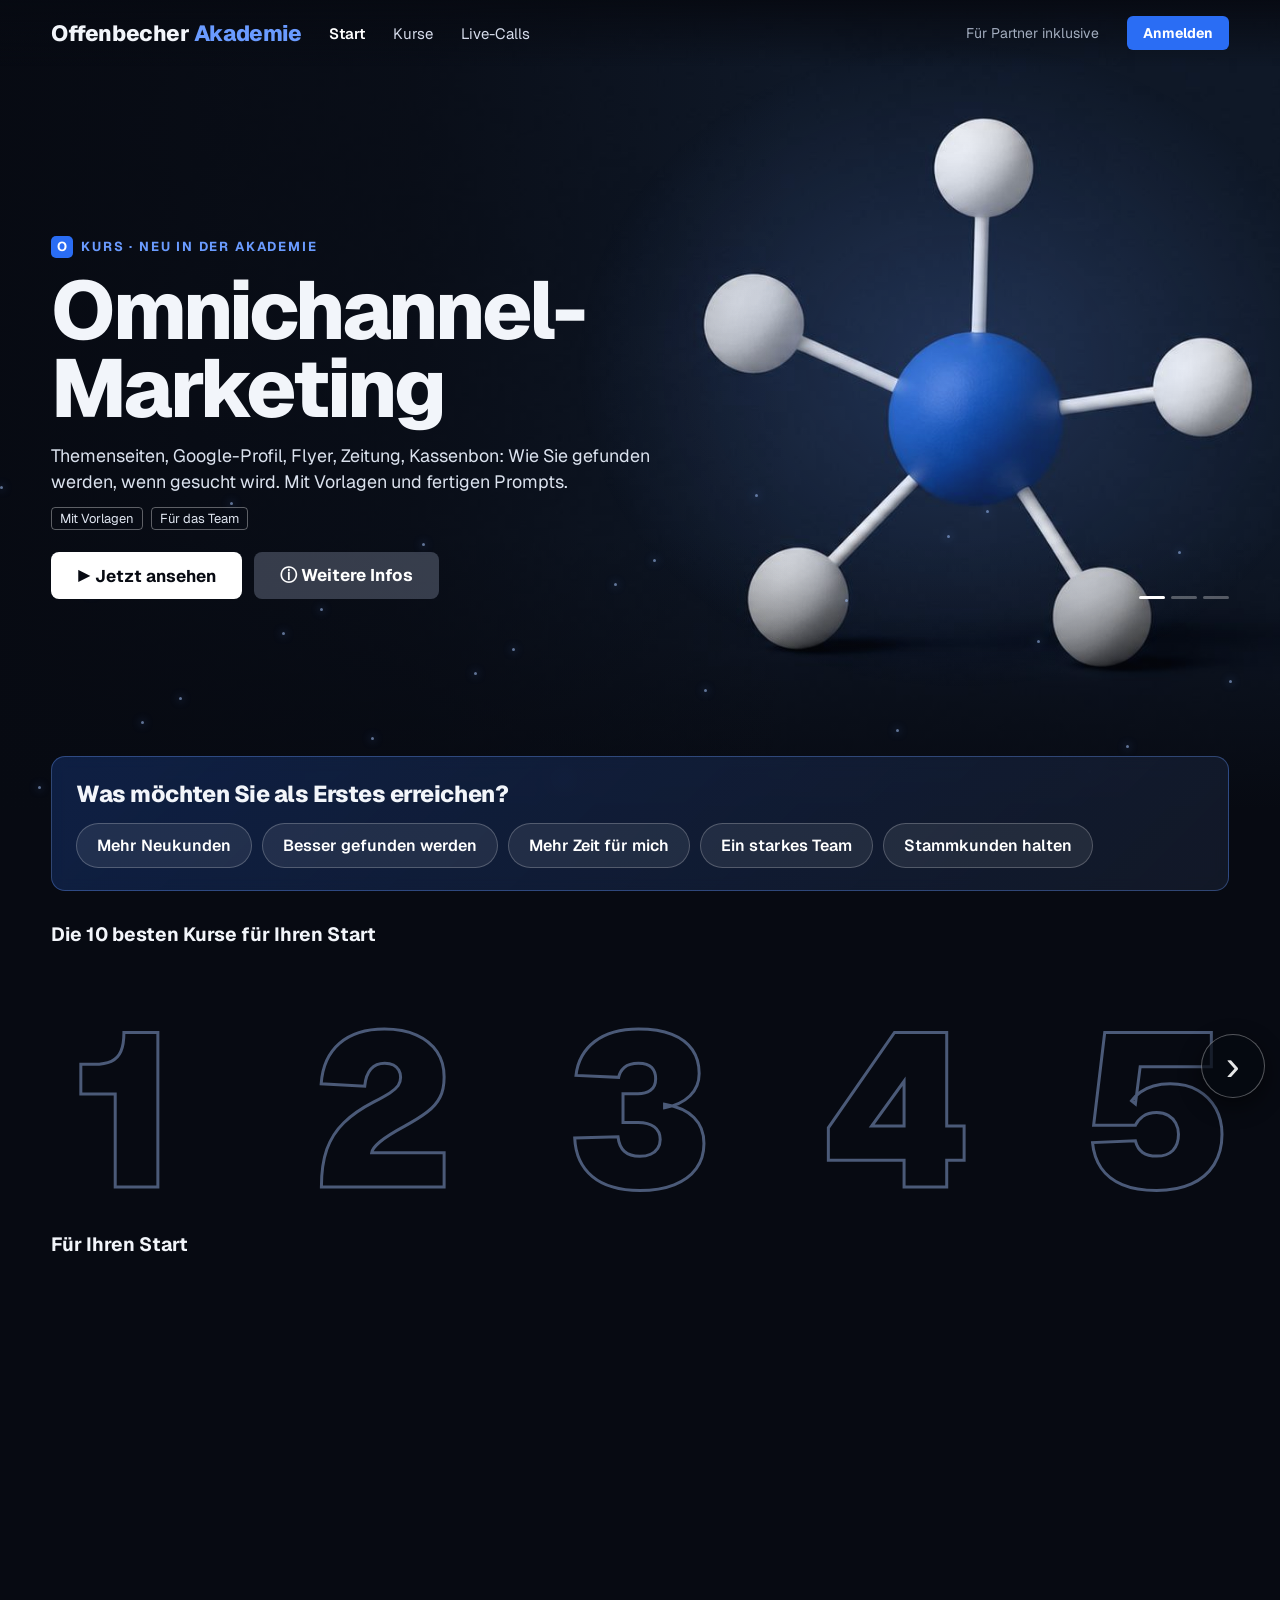
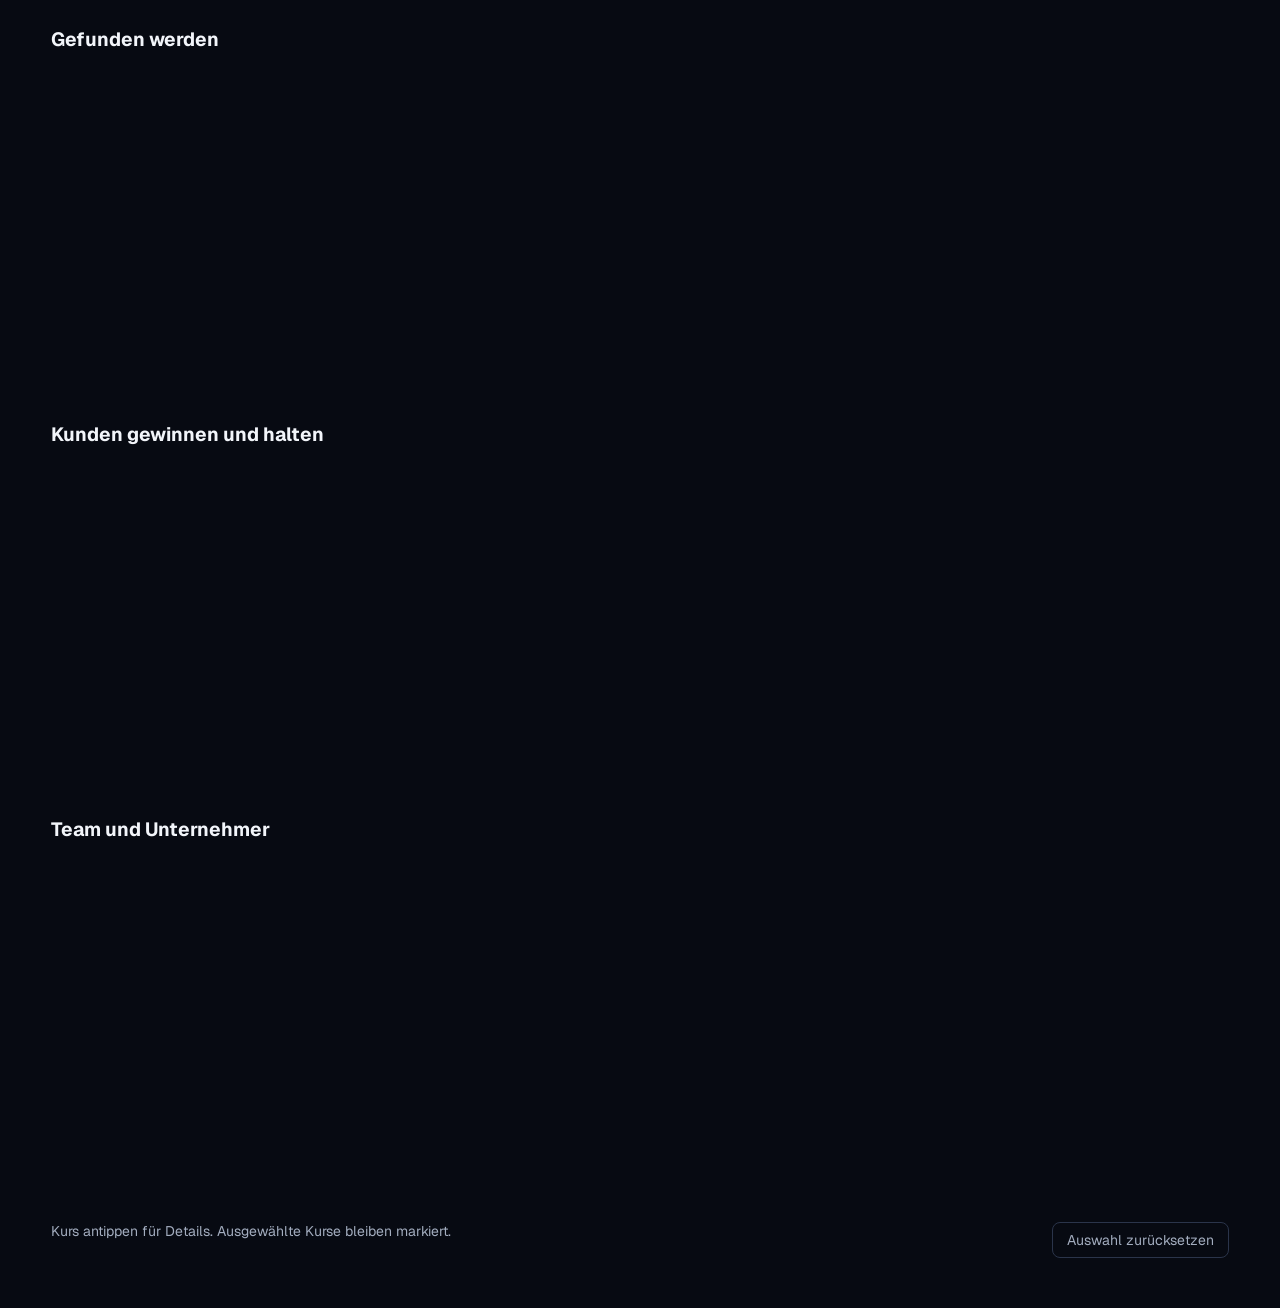
==== commit b690900e: "Startseite = freigegebener Vorschlag 7; Anmelden führt zur Login-Seite Co-Authored-By: Claude Fable " ====
--- a/index.html
+++ b/index.html
@@ -1,210 +1,113 @@
-<!doctype html><html lang="de"><head><meta charset="utf-8"><meta name="viewport" content="width=device-width, initial-scale=1"><meta name="robots" content="noindex,nofollow"><link rel="icon" href="/bilder/favicon.png"><title>Offenbecher Akademie</title><meta name="description" content="Die Lern-Akademie von Offenbecher Consulting: Lernvideos, Vorlagen und Live-Calls für Partner."><style>/* latin-ext */
-@font-face {
-  font-family: 'Geist';
-  font-style: normal;
-  font-weight: 400;
-  font-display: swap;
-  src: url(/schrift/gyByhwUxId8gMEwSGFWNOITddY4.woff2) format('woff2');
-  unicode-range: U+0100-02BA, U+02BD-02C5, U+02C7-02CC, U+02CE-02D7, U+02DD-02FF, U+0304, U+0308, U+0329, U+1D00-1DBF, U+1E00-1E9F, U+1EF2-1EFF, U+2020, U+20A0-20AB, U+20AD-20C4, U+2113, U+2C60-2C7F, U+A720-A7FF;
-}
-/* latin */
-@font-face {
-  font-family: 'Geist';
-  font-style: normal;
-  font-weight: 400;
-  font-display: swap;
-  src: url(/schrift/gyByhwUxId8gMEwcGFWNOITd.woff2) format('woff2');
-  unicode-range: U+0000-00FF, U+0131, U+0152-0153, U+02BB-02BC, U+02C6, U+02DA, U+02DC, U+0304, U+0308, U+0329, U+2000-206F, U+20AC, U+2122, U+2191, U+2193, U+2212, U+2215, U+FEFF, U+FFFD;
-}
-/* latin-ext */
-@font-face {
-  font-family: 'Geist';
-  font-style: normal;
-  font-weight: 500;
-  font-display: swap;
-  src: url(/schrift/gyByhwUxId8gMEwSGFWNOITddY4.woff2) format('woff2');
-  unicode-range: U+0100-02BA, U+02BD-02C5, U+02C7-02CC, U+02CE-02D7, U+02DD-02FF, U+0304, U+0308, U+0329, U+1D00-1DBF, U+1E00-1E9F, U+1EF2-1EFF, U+2020, U+20A0-20AB, U+20AD-20C4, U+2113, U+2C60-2C7F, U+A720-A7FF;
-}
-/* latin */
-@font-face {
-  font-family: 'Geist';
-  font-style: normal;
-  font-weight: 500;
-  font-display: swap;
-  src: url(/schrift/gyByhwUxId8gMEwcGFWNOITd.woff2) format('woff2');
-  unicode-range: U+0000-00FF, U+0131, U+0152-0153, U+02BB-02BC, U+02C6, U+02DA, U+02DC, U+0304, U+0308, U+0329, U+2000-206F, U+20AC, U+2122, U+2191, U+2193, U+2212, U+2215, U+FEFF, U+FFFD;
-}
-/* latin-ext */
-@font-face {
-  font-family: 'Geist';
-  font-style: normal;
-  font-weight: 600;
-  font-display: swap;
-  src: url(/schrift/gyByhwUxId8gMEwSGFWNOITddY4.woff2) format('woff2');
-  unicode-range: U+0100-02BA, U+02BD-02C5, U+02C7-02CC, U+02CE-02D7, U+02DD-02FF, U+0304, U+0308, U+0329, U+1D00-1DBF, U+1E00-1E9F, U+1EF2-1EFF, U+2020, U+20A0-20AB, U+20AD-20C4, U+2113, U+2C60-2C7F, U+A720-A7FF;
-}
-/* latin */
-@font-face {
-  font-family: 'Geist';
-  font-style: normal;
-  font-weight: 600;
-  font-display: swap;
-  src: url(/schrift/gyByhwUxId8gMEwcGFWNOITd.woff2) format('woff2');
-  unicode-range: U+0000-00FF, U+0131, U+0152-0153, U+02BB-02BC, U+02C6, U+02DA, U+02DC, U+0304, U+0308, U+0329, U+2000-206F, U+20AC, U+2122, U+2191, U+2193, U+2212, U+2215, U+FEFF, U+FFFD;
-}
-/* latin-ext */
-@font-face {
-  font-family: 'Geist';
-  font-style: normal;
-  font-weight: 700;
-  font-display: swap;
-  src: url(/schrift/gyByhwUxId8gMEwSGFWNOITddY4.woff2) format('woff2');
-  unicode-range: U+0100-02BA, U+02BD-02C5, U+02C7-02CC, U+02CE-02D7, U+02DD-02FF, U+0304, U+0308, U+0329, U+1D00-1DBF, U+1E00-1E9F, U+1EF2-1EFF, U+2020, U+20A0-20AB, U+20AD-20C4, U+2113, U+2C60-2C7F, U+A720-A7FF;
-}
-/* latin */
-@font-face {
-  font-family: 'Geist';
-  font-style: normal;
-  font-weight: 700;
-  font-display: swap;
-  src: url(/schrift/gyByhwUxId8gMEwcGFWNOITd.woff2) format('woff2');
-  unicode-range: U+0000-00FF, U+0131, U+0152-0153, U+02BB-02BC, U+02C6, U+02DA, U+02DC, U+0304, U+0308, U+0329, U+2000-206F, U+20AC, U+2122, U+2191, U+2193, U+2212, U+2215, U+FEFF, U+FFFD;
-}
-/* latin-ext */
-@font-face {
-  font-family: 'Geist';
-  font-style: normal;
-  font-weight: 800;
-  font-display: swap;
-  src: url(/schrift/gyByhwUxId8gMEwSGFWNOITddY4.woff2) format('woff2');
-  unicode-range: U+0100-02BA, U+02BD-02C5, U+02C7-02CC, U+02CE-02D7, U+02DD-02FF, U+0304, U+0308, U+0329, U+1D00-1DBF, U+1E00-1E9F, U+1EF2-1EFF, U+2020, U+20A0-20AB, U+20AD-20C4, U+2113, U+2C60-2C7F, U+A720-A7FF;
-}
-/* latin */
-@font-face {
-  font-family: 'Geist';
-  font-style: normal;
-  font-weight: 800;
-  font-display: swap;
-  src: url(/schrift/gyByhwUxId8gMEwcGFWNOITd.woff2) format('woff2');
-  unicode-range: U+0000-00FF, U+0131, U+0152-0153, U+02BB-02BC, U+02C6, U+02DA, U+02DC, U+0304, U+0308, U+0329, U+2000-206F, U+20AC, U+2122, U+2191, U+2193, U+2212, U+2215, U+FEFF, U+FFFD;
-}
-/* latin-ext */
-@font-face {
-  font-family: 'Geist';
-  font-style: normal;
-  font-weight: 900;
-  font-display: swap;
-  src: url(/schrift/gyByhwUxId8gMEwSGFWNOITddY4.woff2) format('woff2');
-  unicode-range: U+0100-02BA, U+02BD-02C5, U+02C7-02CC, U+02CE-02D7, U+02DD-02FF, U+0304, U+0308, U+0329, U+1D00-1DBF, U+1E00-1E9F, U+1EF2-1EFF, U+2020, U+20A0-20AB, U+20AD-20C4, U+2113, U+2C60-2C7F, U+A720-A7FF;
-}
-/* latin */
-@font-face {
-  font-family: 'Geist';
-  font-style: normal;
-  font-weight: 900;
-  font-display: swap;
-  src: url(/schrift/gyByhwUxId8gMEwcGFWNOITd.woff2) format('woff2');
-  unicode-range: U+0000-00FF, U+0131, U+0152-0153, U+02BB-02BC, U+02C6, U+02DA, U+02DC, U+0304, U+0308, U+0329, U+2000-206F, U+20AC, U+2122, U+2191, U+2193, U+2212, U+2215, U+FEFF, U+FFFD;
-}
-:root{--bg:#060910;--karte:#10151f;--blau:#2A6DF4;--blau2:#6a9bff;--text:#f2f5fa;--grau:#a7b1c3}
+<!doctype html><html lang="de"><head><meta charset="utf-8"><meta name="viewport" content="width=device-width, initial-scale=1">
+<meta name="robots" content="noindex,nofollow"><title>Offenbecher Akademie | Offenbecher Consulting</title><link href="https://fonts.googleapis.com/css2?family=Geist:wght@400;500;600;700;800;900&display=swap" rel="stylesheet"><style>
+:root{--bg:#070a12;--blau:#2A6DF4;--blau2:#6a9bff;--text:#f2f5fa;--grau:#a3adbf}
 *{box-sizing:border-box;margin:0}html{scroll-behavior:smooth}
-body{background:var(--bg);color:var(--text);font-family:Geist,system-ui,-apple-system,sans-serif;overflow-x:hidden;-webkit-font-smoothing:antialiased}
-a{color:inherit}
+body{background:var(--bg);color:var(--text);font-family:Geist,system-ui,-apple-system,sans-serif;overflow-x:hidden}
+nav{position:fixed;top:0;left:0;right:0;z-index:30;display:flex;align-items:center;gap:28px;padding:16px 4vw;background:linear-gradient(180deg,rgba(7,10,18,.95),rgba(7,10,18,0));transition:background .3s}
+nav.fest{background:rgba(7,10,18,.97)}
+.logo{font-weight:800;font-size:22px;letter-spacing:-.02em}.logo span{color:var(--blau2)}
+nav a{color:#d6dceb;font-size:15px;text-decoration:none}nav a.an{color:#fff;font-weight:600}
+nav .rechts{margin-left:auto;color:var(--grau);font-size:14px}
+nav .anm{background:var(--blau);color:#fff;font-weight:700;font-size:14px;border-radius:6px;padding:8px 16px}
+.held{position:relative;height:min(90vh,900px);min-height:540px;overflow:hidden}
+.held .bg{position:absolute;inset:0;background-size:cover;background-position:70% center;animation:zoom 24s ease-in-out infinite alternate;transition:opacity 1s}
+@keyframes zoom{from{transform:scale(1.02)}to{transform:scale(1.14)}}
+.held::after{content:"";position:absolute;inset:0;background:linear-gradient(90deg,rgba(7,10,18,.97) 0%,rgba(7,10,18,.72) 32%,rgba(7,10,18,0) 62%),linear-gradient(0deg,var(--bg) 0%,rgba(7,10,18,0) 34%)}
+.licht{position:absolute;z-index:1;pointer-events:none;width:60%;height:80%;left:45%;top:5%;background:radial-gradient(closest-side,rgba(106,155,255,.22),rgba(106,155,255,0));animation:schweb 14s ease-in-out infinite alternate}
+@keyframes schweb{from{transform:translate(-6%,-4%)}to{transform:translate(8%,6%)}}
+.staub{position:absolute;inset:0;z-index:1;pointer-events:none;overflow:hidden}
+.staub i{position:absolute;width:3px;height:3px;border-radius:50%;background:rgba(170,200,255,.55);box-shadow:0 0 8px rgba(106,155,255,.8);animation:steig linear infinite}
+@keyframes steig{from{transform:translateY(0);opacity:0}15%{opacity:1}to{transform:translateY(-70vh);opacity:0}}
+.inhalt{position:absolute;z-index:2;left:4vw;bottom:26%;max-width:min(640px,88vw)}
+.badge{display:inline-flex;align-items:center;gap:8px;font-size:13px;font-weight:700;letter-spacing:.14em;text-transform:uppercase;color:var(--blau2)}
+.badge i{display:inline-flex;width:22px;height:22px;border-radius:5px;background:var(--blau);color:#fff;font-style:normal;align-items:center;justify-content:center;font-size:13px;letter-spacing:0}
+h1{font-size:clamp(40px,6.4vw,96px);font-weight:800;letter-spacing:-.04em;line-height:.95;margin:14px 0 16px}
+.inhalt p{font-size:clamp(16px,1.4vw,20px);line-height:1.45;color:#dbe2ee}
+.tags{display:flex;gap:8px;margin-top:12px;flex-wrap:wrap}.tags span{font-size:13px;border:1px solid rgba(255,255,255,.35);border-radius:4px;padding:2px 8px;color:#dfe5f0}
+.knoepfe{display:flex;gap:12px;margin-top:22px;flex-wrap:wrap}
+.kn{font:inherit;font-size:17px;font-weight:700;border:0;border-radius:8px;padding:12px 26px;cursor:pointer;display:inline-flex;align-items:center;gap:10px}
+.kn.weiss{background:#fff;color:#070a12}.kn.grau{background:rgba(120,130,150,.42);color:#fff}.kn:hover{filter:brightness(.9)}
+.punkte{position:absolute;z-index:4;right:4vw;bottom:26%;display:flex;gap:6px}.punkte i{width:26px;height:3px;background:rgba(255,255,255,.3);border-radius:2px}.punkte i.an{background:#fff}
+.frage{position:relative;z-index:4;margin:-6vh 4vw 2.4vw;padding:22px 24px;border-radius:14px;background:linear-gradient(135deg,rgba(42,109,244,.22),rgba(20,27,43,.85));border:1px solid rgba(106,155,255,.35);backdrop-filter:blur(8px)}
+.frage h2{font-size:clamp(20px,1.8vw,28px);font-weight:800;letter-spacing:-.02em;margin-bottom:14px}
+.chips{display:flex;flex-wrap:wrap;gap:10px}
+.chip{font:inherit;font-size:16px;font-weight:600;color:#fff;background:rgba(255,255,255,.08);border:1px solid rgba(255,255,255,.22);border-radius:999px;padding:11px 20px;cursor:pointer;transition:.25s}
+.chip:hover{background:rgba(255,255,255,.16)}.chip.an{background:#fff;color:#070a12;border-color:#fff}
+.reihe{position:relative;margin-bottom:1.2vw}
+.reihe h2{font-size:clamp(18px,1.5vw,24px);font-weight:700;padding:0 4vw 4px}
+.zug{position:relative}
+.band{display:flex;gap:1.2vw;overflow-x:auto;scroll-behavior:smooth;scroll-snap-type:x proximity;scroll-padding-inline:4vw;padding:10px 4vw 26px;scrollbar-width:none}
+.band::-webkit-scrollbar{display:none}
+.pfeil{position:absolute;top:calc(50% - 50px);width:64px;height:64px;border-radius:50%;z-index:8;border:1px solid rgba(255,255,255,.35);background:rgba(7,10,18,.82);color:#fff;font-size:42px;line-height:1;cursor:pointer;opacity:0;pointer-events:none;transition:opacity .25s,transform .25s;box-shadow:0 8px 24px rgba(0,0,0,.6)}
+.pfeil:hover{transform:scale(1.1);background:#2A6DF4}
+.pfeil.r{right:1.2vw}.pfeil.l{left:1.2vw}
+.pfeil.sichtbar{opacity:.9;pointer-events:auto}
+@media(hover:none){.pfeil{display:none}}
+.dvd{position:relative;flex:0 0 calc((100vw - 8vw - 4.8vw)/5.1);min-width:200px;cursor:pointer;scroll-snap-align:start;border:0;background:none;padding:0;font:inherit;color:inherit;perspective:1000px;transition:filter .45s}
+.dvd .kipp{display:block;transform-style:preserve-3d;transition:transform .35s cubic-bezier(.2,.8,.2,1)}
+.dvd img{display:block;width:100%;height:auto;filter:drop-shadow(0 22px 30px rgba(0,0,0,.65));transition:filter .45s}
 
-nav{position:fixed;top:0;left:0;right:0;z-index:30;display:flex;align-items:center;gap:30px;padding:18px 4vw;background:linear-gradient(180deg,rgba(6,9,16,.95),rgba(6,9,16,0));transition:background .3s}
-nav.fest{background:rgba(6,9,16,.97)}
-.logo{display:flex;align-items:center;gap:10px;font-weight:800;font-size:22px;letter-spacing:-.02em;text-decoration:none}.logo i{width:30px;height:30px;border-radius:7px;background:var(--blau);display:flex;align-items:center;justify-content:center;font-style:normal;font-size:17px}.logo span{color:var(--blau2)}
-nav a.l{color:#d6dceb;font-size:16px;text-decoration:none}nav a.l:hover{color:#fff}
-.anm{margin-left:auto;background:var(--blau);color:#fff;font-weight:700;font-size:15px;border-radius:8px;padding:10px 20px;text-decoration:none}.anm:hover{filter:brightness(1.1)}
-.held{position:relative;height:min(92vh,940px);min-height:560px;overflow:hidden}
-.held .bg{position:absolute;inset:0;background-size:cover;background-position:72% center;transition:opacity .9s;animation:zoom 26s ease-in-out infinite alternate}
-@keyframes zoom{from{transform:scale(1.03)}to{transform:scale(1.12)}}
-.held::after{content:"";position:absolute;inset:0;background:linear-gradient(90deg,rgba(6,9,16,.97) 0%,rgba(6,9,16,.75) 30%,rgba(6,9,16,0) 60%),linear-gradient(0deg,var(--bg) 0%,rgba(6,9,16,0) 32%)}
-.inhalt{position:absolute;z-index:2;left:4vw;bottom:25%;max-width:min(660px,88vw)}
-.badge{display:inline-flex;align-items:center;gap:9px;font-size:14px;font-weight:700;letter-spacing:.16em;text-transform:uppercase;color:var(--blau2)}
-h1{font-size:clamp(44px,6.6vw,104px);font-weight:800;letter-spacing:-.045em;line-height:.94;margin:16px 0 18px}
-.inhalt p{font-size:clamp(17px,1.45vw,21px);line-height:1.5;color:#dbe2ee}
-.tags{display:flex;gap:8px;margin-top:14px;flex-wrap:wrap}.tags span{font-size:14px;border:1px solid rgba(255,255,255,.35);border-radius:5px;padding:3px 10px;color:#e3e9f3}
-.knoepfe{display:flex;gap:12px;margin-top:24px;flex-wrap:wrap}
-.kn{font:inherit;font-size:18px;font-weight:700;border:0;border-radius:9px;padding:14px 30px;cursor:pointer;display:inline-flex;align-items:center;gap:10px;text-decoration:none}
-.kn.weiss{background:#fff;color:#060910}.kn.grau{background:rgba(120,130,150,.42);color:#fff}.kn:hover{filter:brightness(.92)}
-.punkte{position:absolute;z-index:4;right:4vw;bottom:25%;display:flex;gap:8px}.punkte button{width:34px;height:4px;border:0;padding:0;background:rgba(255,255,255,.3);border-radius:2px;cursor:pointer}.punkte button.an{background:#fff}
-.frage{position:relative;z-index:4;margin:-7vh 4vw 2.6vw;padding:24px 26px;border-radius:16px;background:linear-gradient(135deg,rgba(42,109,244,.22),rgba(16,21,31,.88));border:1px solid rgba(106,155,255,.35);backdrop-filter:blur(8px)}
-.frage h2{font-size:clamp(21px,1.9vw,30px);font-weight:800;letter-spacing:-.02em;margin-bottom:16px}
-.chips{display:flex;flex-wrap:wrap;gap:10px}
-.chip{font:inherit;font-size:17px;font-weight:600;color:#fff;background:rgba(255,255,255,.08);border:1px solid rgba(255,255,255,.24);border-radius:999px;padding:12px 22px;cursor:pointer;transition:.25s}
-.chip:hover{background:rgba(255,255,255,.16)}.chip.an{background:#fff;color:#060910;border-color:#fff}
-.reihe{position:relative;margin-bottom:1.6vw}
-.reihe h2{font-size:clamp(20px,1.7vw,28px);font-weight:700;padding:0 4vw 6px;letter-spacing:-.01em}
-.zug{position:relative}
-.band{display:flex;gap:2vw;overflow-x:auto;scroll-behavior:smooth;scroll-snap-type:x proximity;scroll-padding-inline:4vw;padding:18px 4vw 34px;scrollbar-width:none}
-.band::-webkit-scrollbar{display:none}
-.pfeil{position:absolute;top:50%;transform:translateY(-60%);z-index:8;width:62px;height:62px;border-radius:50%;border:1px solid rgba(255,255,255,.35);background:rgba(10,14,24,.82);color:#fff;font-size:34px;line-height:1;cursor:pointer;display:none;align-items:center;justify-content:center;box-shadow:0 10px 30px rgba(0,0,0,.6);backdrop-filter:blur(6px);transition:transform .2s,background .2s}
-.pfeil:hover{background:var(--blau);transform:translateY(-60%) scale(1.08)}
-.pfeil.l{left:1.2vw}.pfeil.r{right:1.2vw}.pfeil.sichtbar{display:flex}
-@media(hover:none){.pfeil{display:none!important}}
-.dvd{position:relative;flex:0 0 calc((100vw - 8vw - 8vw)/5);min-width:200px;max-width:340px;cursor:pointer;scroll-snap-align:start;border:0;background:none;padding:0;font:inherit;color:inherit;perspective:1200px}
-.dvd .kipp{display:block;transform-style:preserve-3d;transition:transform .35s cubic-bezier(.2,.8,.2,1)}
-.dvd img{display:block;width:100%;height:auto;filter:drop-shadow(0 22px 26px rgba(0,0,0,.6))}
-.dvd .ok{position:absolute;top:3%;right:7%;z-index:3;width:36px;height:36px;border-radius:50%;background:var(--blau);color:#fff;font-weight:800;display:flex;align-items:center;justify-content:center;opacity:0;transform:scale(.5);transition:.3s}
-.dvd.an .ok{opacity:1;transform:scale(1)}.dvd.an img{filter:drop-shadow(0 0 22px rgba(80,140,255,.85)) drop-shadow(0 22px 26px rgba(0,0,0,.6))}
-.top .dvd{flex-basis:calc((100vw - 8vw - 6vw)/4.2);max-width:420px;display:flex;align-items:flex-end}
-.top .zahl{font-size:clamp(190px,18vw,330px);font-weight:900;line-height:.74;letter-spacing:-.08em;color:var(--bg);-webkit-text-stroke:3px #4b5a78;width:44%;text-align:right;margin-right:-12%;flex:none}
-.top .dvd .kipp{width:66%;position:relative;z-index:1}
-body.filter .reihe:not(#weg) .dvd:not(.treffer){opacity:.25;filter:grayscale(.7)}
-#weg{display:none}#weg.zeigen{display:block}
-.fuss{display:flex;justify-content:space-between;align-items:center;gap:16px;flex-wrap:wrap;padding:30px 4vw 50px;color:var(--grau);font-size:15px;border-top:1px solid #1a2130;margin-top:30px}
-.fuss nav2{display:flex;gap:18px}.fuss a{text-decoration:none}.fuss a:hover{color:#fff}
-.modal{position:fixed;inset:0;z-index:50;background:rgba(0,0,0,.78);display:none;align-items:flex-start;justify-content:center;overflow-y:auto;padding:4vh 16px}
+.dvd .ok{position:absolute;top:6%;right:8%;width:34px;height:34px;border-radius:50%;background:var(--blau);color:#fff;font-weight:800;display:flex;align-items:center;justify-content:center;opacity:0;transform:scale(.5);transition:.3s;box-shadow:0 6px 16px rgba(42,109,244,.6)}
+.dvd.an img{filter:drop-shadow(0 0 22px rgba(80,140,255,.85)) drop-shadow(0 18px 28px rgba(0,0,0,.55))}
+.dvd.an .ok{opacity:1;transform:scale(1)}
+.top .dvd{flex-basis:calc((100vw - 8vw - 5vw)/4.6);min-width:230px;display:flex;align-items:flex-end}
+.top .zahl{font-size:clamp(170px,17vw,320px);font-weight:900;line-height:.74;letter-spacing:-.08em;color:var(--bg);-webkit-text-stroke:3px #4b5a78;width:46%;text-align:right;margin-right:-12%;position:relative;z-index:0}
+.top .dvd .kipp{width:66%;position:relative;z-index:1}.top .dvd img{width:100%}
+.top .dvd .ok{right:4%}
+body.filter .reihe:not(#weg6) .dvd:not(.treffer){opacity:.25;filter:grayscale(.7)}
+#weg6{display:none}#weg6.zeigen{display:block}
+.fuss{padding:10px 4vw 50px;color:var(--grau);font-size:14px;display:flex;justify-content:space-between;gap:12px;flex-wrap:wrap}
+.fuss button{font:inherit;font-size:14px;background:none;border:1px solid #2a344a;color:var(--grau);border-radius:8px;padding:8px 14px;cursor:pointer}
+.modal{position:fixed;inset:0;z-index:50;background:rgba(0,0,0,.75);display:none;align-items:flex-start;justify-content:center;overflow-y:auto;padding:4vh 16px}
 .modal.offen{display:flex}
-.fenster{width:min(960px,100%);background:var(--karte);border-radius:16px;overflow:hidden;box-shadow:0 30px 90px rgba(0,0,0,.7);animation:auf .3s ease}
-@keyframes auf{from{transform:scale(.95);opacity:0}to{transform:none;opacity:1}}
-.fkopf{position:relative;display:grid;grid-template-columns:260px 1fr;gap:34px;align-items:center;padding:40px 5% 18px;background:radial-gradient(ellipse 80% 120% at 85% 0%,rgba(42,109,244,.32),transparent 60%)}
-.fkopf img{width:100%;filter:drop-shadow(0 24px 30px rgba(0,0,0,.6))}
-.fkopf h3{font-size:clamp(30px,3.8vw,50px);font-weight:800;letter-spacing:-.03em;line-height:1.02;margin:10px 0 14px}
-.fkopf p{font-size:17px;line-height:1.55;color:#dbe2ee}
-.zu{position:absolute;top:14px;right:14px;width:42px;height:42px;border-radius:50%;background:#1b2232;color:#fff;border:0;font-size:22px;cursor:pointer}
-.kap{padding:10px 5% 40px}.kap h4{font-size:22px;margin:10px 0 14px}
-.kap details{border-bottom:1px solid #222b3e}
-.kap summary{list-style:none;cursor:pointer;display:flex;align-items:center;gap:18px;padding:16px 8px;font-size:18px;font-weight:600}
-.kap summary::-webkit-details-marker{display:none}
-.kap summary .nr{font-size:26px;color:var(--grau);width:34px;text-align:center;font-weight:500}
-.kap summary .pf{margin-left:auto;color:var(--grau);transition:transform .2s}.kap details[open] .pf{transform:rotate(90deg)}
-.kap ol{margin:0 0 16px 60px;padding:0;display:flex;flex-direction:column;gap:9px;font-size:16px;color:#d5dcea;list-style:none}
-.kap ol li{display:flex;gap:12px}.kap ol li::before{content:"▶";color:var(--blau2);font-size:11px;margin-top:5px}
-@media(max-width:760px){nav{gap:12px;padding:14px 16px}nav a.l{display:none}.logo{font-size:18px;gap:8px}.logo i{width:26px;height:26px;font-size:15px}.anm{font-size:14px;padding:9px 14px}.held{height:86vh}.held .bg{background-position:80% 18%;background-size:auto 62%;background-repeat:no-repeat}.held::after{background:linear-gradient(0deg,var(--bg) 0%,rgba(6,9,16,.94) 58%,rgba(6,9,16,.2) 100%)}
- .inhalt{bottom:11%}.punkte{display:none}.dvd{flex-basis:46vw;min-width:0}.top .dvd{flex-basis:72vw}.fkopf{grid-template-columns:1fr}.fkopf img{width:58%;margin:0 auto}.frage{margin-top:-4vh}}
-</style></head><body><nav><a class="logo" href="/"><i>O</i>Offenbecher <span>Akademie</span></a><a class="l" href="#r0">Kurse</a><a class="l" href="#r1">Live-Calls</a><a class="anm" href="/login/">Anmelden</a></nav><section class="held"><div class="bg" id="hbg" style="background-image:url(bilder/held-omni.webp)"></div><div class="punkte"><button type="button" aria-label="Thema 1" class="an"></button><button type="button" aria-label="Thema 2" class=""></button><button type="button" aria-label="Thema 3" class=""></button></div><div class="inhalt"><div class="badge">Kurs · Für Partner inklusive</div><h1 id="ht">Omnichannel-Marketing</h1><p id="hl">Themenseiten, Google-Profil, Flyer, Zeitung, Kassenbon: Wie Sie gefunden werden, wenn gesucht wird. Mit Vorlagen und fertigen Prompts.</p><div class="tags" id="htags"><span>Mit Vorlagen</span><span>Für das Team</span></div><div class="knoepfe"><a class="kn weiss" id="hplay" href="/login/?kurs=omni">▶ Jetzt ansehen</a><button class="kn grau" type="button" id="hinfo">ⓘ Weitere Infos</button></div></div></section><section class="frage"><h2>Was möchten Sie als Erstes erreichen?</h2><div class="chips"><button class="chip" type="button" data-z="0">Mehr Neukunden</button><button class="chip" type="button" data-z="1">Besser gefunden werden</button><button class="chip" type="button" data-z="2">Mehr Zeit für mich</button><button class="chip" type="button" data-z="3">Ein starkes Team</button><button class="chip" type="button" data-z="4">Stammkunden halten</button></div></section><section class="reihe" id="weg"><h2 id="wegt">Ihr Weg</h2><div class="zug"><button class="pfeil l" type="button">‹</button><div class="band"></div><button class="pfeil r" type="button">›</button></div></section><section class="reihe top" id="r0"><h2>Die 10 besten Kurse für Ihren Start</h2><div class="zug"><button class="pfeil l" type="button" aria-label="Zurück">‹</button><div class="band"><button class="dvd" type="button" data-k="omni" aria-label="Omnichannel-Marketing"><span class="zahl">1</span><span class="kipp"><img src="bilder/huelle-omni.webp" alt="Omnichannel-Marketing" loading="lazy" width="600" height="860"></span><span class="ok">✓</span></button><button class="dvd" type="button" data-k="start" aria-label="Start mit Offenbecher"><span class="zahl">2</span><span class="kipp"><img src="bilder/huelle-start.webp" alt="Start mit Offenbecher" loading="lazy" width="600" height="860"></span><span class="ok">✓</span></button><button class="dvd" type="button" data-k="sterne" aria-label="Google-Bewertungen"><span class="zahl">3</span><span class="kipp"><img src="bilder/huelle-sterne.webp" alt="Google-Bewertungen" loading="lazy" width="600" height="860"></span><span class="ok">✓</span></button><button class="dvd" type="button" data-k="social" aria-label="Social Media"><span class="zahl">4</span><span class="kipp"><img src="bilder/huelle-social.webp" alt="Social Media" loading="lazy" width="600" height="860"></span><span class="ok">✓</span></button><button class="dvd" type="button" data-k="chatgpt" aria-label="Gefunden bei ChatGPT"><span class="zahl">5</span><span class="kipp"><img src="bilder/huelle-chatgpt.webp" alt="Gefunden bei ChatGPT" loading="lazy" width="600" height="860"></span><span class="ok">✓</span></button><button class="dvd" type="button" data-k="wiki" aria-label="Ihr Betriebs-Wiki"><span class="zahl">6</span><span class="kipp"><img src="bilder/huelle-wiki.webp" alt="Ihr Betriebs-Wiki" loading="lazy" width="600" height="860"></span><span class="ok">✓</span></button><button class="dvd" type="button" data-k="bestand" aria-label="Bestandskunden"><span class="zahl">7</span><span class="kipp"><img src="bilder/huelle-bestand.webp" alt="Bestandskunden" loading="lazy" width="600" height="860"></span><span class="ok">✓</span></button><button class="dvd" type="button" data-k="ki" aria-label="Umgang mit KI"><span class="zahl">8</span><span class="kipp"><img src="bilder/huelle-ki.webp" alt="Umgang mit KI" loading="lazy" width="600" height="860"></span><span class="ok">✓</span></button><button class="dvd" type="button" data-k="personal" aria-label="Personalgewinnung"><span class="zahl">9</span><span class="kipp"><img src="bilder/huelle-personal.webp" alt="Personalgewinnung" loading="lazy" width="600" height="860"></span><span class="ok">✓</span></button><button class="dvd" type="button" data-k="website" aria-label="Ihre Website"><span class="zahl">10</span><span class="kipp"><img src="bilder/huelle-website.webp" alt="Ihre Website" loading="lazy" width="600" height="860"></span><span class="ok">✓</span></button></div><button class="pfeil r" type="button" aria-label="Weiter">›</button></div></section><section class="reihe " id="r1"><h2>Für Ihren Start</h2><div class="zug"><button class="pfeil l" type="button" aria-label="Zurück">‹</button><div class="band"><button class="dvd" type="button" data-k="start" aria-label="Start mit Offenbecher"><span class="kipp"><img src="bilder/huelle-start.webp" alt="Start mit Offenbecher" loading="lazy" width="600" height="860"></span><span class="ok">✓</span></button><button class="dvd" type="button" data-k="live" aria-label="Live-Calls"><span class="kipp"><img src="bilder/huelle-live.webp" alt="Live-Calls" loading="lazy" width="600" height="860"></span><span class="ok">✓</span></button><button class="dvd" type="button" data-k="wiki" aria-label="Ihr Betriebs-Wiki"><span class="kipp"><img src="bilder/huelle-wiki.webp" alt="Ihr Betriebs-Wiki" loading="lazy" width="600" height="860"></span><span class="ok">✓</span></button><button class="dvd" type="button" data-k="ki" aria-label="Umgang mit KI"><span class="kipp"><img src="bilder/huelle-ki.webp" alt="Umgang mit KI" loading="lazy" width="600" height="860"></span><span class="ok">✓</span></button></div><button class="pfeil r" type="button" aria-label="Weiter">›</button></div></section><section class="reihe " id="r2"><h2>Gefunden werden</h2><div class="zug"><button class="pfeil l" type="button" aria-label="Zurück">‹</button><div class="band"><button class="dvd" type="button" data-k="omni" aria-label="Omnichannel-Marketing"><span class="kipp"><img src="bilder/huelle-omni.webp" alt="Omnichannel-Marketing" loading="lazy" width="600" height="860"></span><span class="ok">✓</span></button><button class="dvd" type="button" data-k="chatgpt" aria-label="Gefunden bei ChatGPT"><span class="kipp"><img src="bilder/huelle-chatgpt.webp" alt="Gefunden bei ChatGPT" loading="lazy" width="600" height="860"></span><span class="ok">✓</span></button><button class="dvd" type="button" data-k="sterne" aria-label="Google-Bewertungen"><span class="kipp"><img src="bilder/huelle-sterne.webp" alt="Google-Bewertungen" loading="lazy" width="600" height="860"></span><span class="ok">✓</span></button><button class="dvd" type="button" data-k="website" aria-label="Ihre Website"><span class="kipp"><img src="bilder/huelle-website.webp" alt="Ihre Website" loading="lazy" width="600" height="860"></span><span class="ok">✓</span></button><button class="dvd" type="button" data-k="ads" aria-label="Google Ads"><span class="kipp"><img src="bilder/huelle-ads.webp" alt="Google Ads" loading="lazy" width="600" height="860"></span><span class="ok">✓</span></button></div><button class="pfeil r" type="button" aria-label="Weiter">›</button></div></section><section class="reihe " id="r3"><h2>Kunden gewinnen und halten</h2><div class="zug"><button class="pfeil l" type="button" aria-label="Zurück">‹</button><div class="band"><button class="dvd" type="button" data-k="social" aria-label="Social Media"><span class="kipp"><img src="bilder/huelle-social.webp" alt="Social Media" loading="lazy" width="600" height="860"></span><span class="ok">✓</span></button><button class="dvd" type="button" data-k="vorort" aria-label="Neukunden vor Ort"><span class="kipp"><img src="bilder/huelle-vorort.webp" alt="Neukunden vor Ort" loading="lazy" width="600" height="860"></span><span class="ok">✓</span></button><button class="dvd" type="button" data-k="bestand" aria-label="Bestandskunden"><span class="kipp"><img src="bilder/huelle-bestand.webp" alt="Bestandskunden" loading="lazy" width="600" height="860"></span><span class="ok">✓</span></button><button class="dvd" type="button" data-k="sterne" aria-label="Google-Bewertungen"><span class="kipp"><img src="bilder/huelle-sterne.webp" alt="Google-Bewertungen" loading="lazy" width="600" height="860"></span><span class="ok">✓</span></button><button class="dvd" type="button" data-k="omni" aria-label="Omnichannel-Marketing"><span class="kipp"><img src="bilder/huelle-omni.webp" alt="Omnichannel-Marketing" loading="lazy" width="600" height="860"></span><span class="ok">✓</span></button></div><button class="pfeil r" type="button" aria-label="Weiter">›</button></div></section><section class="reihe " id="r4"><h2>Team und Unternehmer</h2><div class="zug"><button class="pfeil l" type="button" aria-label="Zurück">‹</button><div class="band"><button class="dvd" type="button" data-k="personal" aria-label="Personalgewinnung"><span class="kipp"><img src="bilder/huelle-personal.webp" alt="Personalgewinnung" loading="lazy" width="600" height="860"></span><span class="ok">✓</span></button><button class="dvd" type="button" data-k="wiki" aria-label="Ihr Betriebs-Wiki"><span class="kipp"><img src="bilder/huelle-wiki.webp" alt="Ihr Betriebs-Wiki" loading="lazy" width="600" height="860"></span><span class="ok">✓</span></button><button class="dvd" type="button" data-k="ki" aria-label="Umgang mit KI"><span class="kipp"><img src="bilder/huelle-ki.webp" alt="Umgang mit KI" loading="lazy" width="600" height="860"></span><span class="ok">✓</span></button><button class="dvd" type="button" data-k="mindset" aria-label="Unternehmer-Mindset"><span class="kipp"><img src="bilder/huelle-mindset.webp" alt="Unternehmer-Mindset" loading="lazy" width="600" height="860"></span><span class="ok">✓</span></button><button class="dvd" type="button" data-k="live" aria-label="Live-Calls"><span class="kipp"><img src="bilder/huelle-live.webp" alt="Live-Calls" loading="lazy" width="600" height="860"></span><span class="ok">✓</span></button></div><button class="pfeil r" type="button" aria-label="Weiter">›</button></div></section><footer class="fuss"><span>© 2026 Offenbecher Consulting GmbH · Die Akademie ist für Partner inklusive.</span><span><a href="https://offenbecher.org/impressum">Impressum</a> · <a href="https://offenbecher.org/datenschutz">Datenschutz</a> · <a href="https://offenbecher.org">offenbecher.org</a></span></footer><div class="modal" id="modal" role="dialog" aria-modal="true"><div class="fenster"><div class="fkopf"><button class="zu" id="zu" type="button" aria-label="Schließen">✕</button><img id="fimg" alt=""><div><div class="badge">Kurs</div><h3 id="fh"></h3><p id="fp"></p><div class="tags" id="ftags"></div><div class="knoepfe"><a class="kn weiss" id="fplay" href="/login/">▶ Jetzt ansehen</a></div></div></div><div class="kap"><h4>Inhalt des Kurses</h4><div id="fk"></div></div></div></div><script>const D={"start": {"t": "Start mit Offenbecher", "s": "Ihr Fahrplan für die ersten Wochen", "l": "Was jetzt passiert, wer Ihr Ansprechpartner ist und was Sie selbst tun. In wenigen Minuten wissen Sie, wie die Zusammenarbeit läuft.", "tags": ["Für Inhaber", "Pflicht zum Start"], "kap": [{"t": "Willkommen", "v": ["Willkommen in der Offenbecher Akademie", "Warum du eine gute Entscheidung getroffen hast", "Die Akademie als App aufs Handy", "Dein Rundgang durch die Akademie"]}, {"t": "So arbeiten wir zusammen", "v": ["Dein Fahrplan: so geht es los", "Wer macht was: dein Team bei Offenbecher", "Fristen und Feedback: so wird dein Projekt schnell fertig", "Deine Rolle: was erfolgreiche Kunden anders machen", "So siehst du, was es bringt"]}, {"t": "Kommunikation", "v": ["Slack: dein direkter Draht zu uns", "Slack auf Handy und Computer", "So schreibst du mit uns", "Erreichbarkeit und Antwortzeiten", "Im Notfall: an wen du dich wendest"]}, {"t": "Zugänge und Daten", "v": ["Zugänge sicher mit uns teilen", "Datenaustausch und Datenschutz", "Rechnung und Zahlung"]}, {"t": "Mehr aus der Akademie holen", "v": ["Live-Calls und Q&A", "Thema wünschen", "Mehr Zugänge für dein Team", "Startklar: deine eine Aufgabe"]}]}, "live": {"t": "Live-Calls", "s": "Fragen stellen, mitnehmen, umsetzen", "l": "Regelmäßige Fragerunden mit unseren Experten: Marketing, KI, Social Media, Verkauf und Mindset, mehr Zeit im Alltag.", "tags": ["Live", "Jeden Monat"], "kap": []}, "omni": {"t": "Omnichannel-Marketing", "s": "Gefunden werden, online und vor Ort", "l": "Themenseiten, Google-Profil, Flyer, Zeitung, Kassenbon: Wie Sie gefunden werden, wenn gesucht wird. Mit Vorlagen und fertigen Prompts.", "tags": ["Mit Vorlagen", "Für das Team"], "kap": [{"t": "Warum Omnichannel", "v": ["Willkommen: Omnichannel-Marketing", "Gesucht wird, wenn es am meisten drückt", "Nutzen statt Firmenvorstellung", "Ein Impuls allein reicht nicht", "Viele Wege, ein Ziel"]}, {"t": "Basis und Multiplikatoren: dein Plan", "v": ["Die Basis: gefunden werden bei Google und in der KI", "Multiplikatoren: was du obendrauf selbst machst", "Was in deiner Branche am meisten bringt: Hörakustik, Optik, Apotheke", "So nutzt du die Vorlagen: Rohling, Canva, ChatGPT, Flyeralarm", "Social Media als Verstärker: von Instagram zur Themenseite"]}, {"t": "Deine Akquise-Maschine im Netz", "v": ["Website war gestern: die Akquise-Maschine", "Themenseiten: eine Seite, ein Problem", "Was gesucht wird: deine Themen-Ampel", "Magnetthemen: die Fachbrille kurz absetzen", "Gefunden bei Google und in KI-Antworten", "Klick, klick, Anfrage", "Deine Sammelseite und der eine Handgriff", "Deine Feedbackrunde: einmal, gesammelt"]}, {"t": "Google-Unternehmensprofil: die Grundlagen", "v": ["Dein Google-Profil: das Schaufenster bei Google", "Name, Kategorie und Adresse: die Grunddaten richtig", "Öffnungszeiten, Feiertage und Urlaub im Profil", "Fotos und Videos: was du aufnehmen solltest", "Beschreibung, Leistungen und Attribute einrichten", "Beiträge im Google-Profil: regelmäßig zeigen, was bei dir los ist", "Überall dieselben Angaben: der Prüf-Prompt für dein Netz-Profil", "Dein Profil-Check in 15 Minuten"]}, {"t": "Bewertungen und Search Console: Vertrauen und Zahlen", "v": ["Bewertungen: das Vertrauenssignal, dem Menschen und KI am ehesten glauben", "Search Console lesen: Anzeigen, Klicks und Position verstehen", "Search Console: wir richten ein, du bekommst Zugang"]}, {"t": "Trojaner-Marketing: beim Problem abholen", "v": ["Trojaner-Marketing: Vertrauen und Problembewusstsein statt Rabatt", "Das richtige Magnetthema finden: Hörakustik, Optik, Apotheke", "Hörakustik: Hören und Gehirn ohne Angst erklären", "Deine Frage-Überschrift mit ChatGPT entwickeln"]}, {"t": "Vom Papier ins Netz: Flyer und QR-Code", "v": ["Der QR-Code: die Brücke", "Ein QR-Code für jedes Thema, mit ChatGPT", "Der Themen-Flyer: Hilfe statt Werbung", "Fünfzig Stellen statt fünf", "Auslagestellen finden und fragen"]}, {"t": "Vor dem Druck: QR-Code, Canva, ChatGPT und Flyeralarm", "v": ["Der QR-Code für den Druck: Größe, weißer Rand, Kontrast, Test", "Alternativ mit Canva: Maße, Beschnitt, Sicherheitsabstand, PDF-Export", "ChatGPT für Werbemittel: so bekommst du die Druckdatei mit einem Prompt", "Bei Flyeralarm bestellen: Konto, Produkt, Datei, Datencheck", "Wie viele Stück? Kleine Startmengen für jedes Werbemittel"]}, {"t": "Flyer: Vorlage, Bestellung und Auslegen", "v": ["Der Flyer: Aufbau von Vorder- und Rückseite", "Flyer alternativ in Canva anpassen: DIN lang Schritt für Schritt", "Flyer mit ChatGPT als Druckdatei: der fertige Prompt", "Flyer bei Flyeralarm bestellen: „Flyer Klassiker“, Format, Papier, Menge", "Wo du Flyer auslegst: Friseur, Ärzte, Apotheken, Vereine", "Die Anfrage beim Friseur: dein Gesprächsskript", "Nachlegen, nachzählen, wiederholen: dein Flyer-Rhythmus"]}, {"t": "Zeitung, Gemeindeblatt, Gehwegstopper und Schaufenster", "v": ["Zeitung lohnt sich wieder: die Mikroanzeige", "Gemeindeblatt, Amtsblatt, Stadtblatt", "Gehwegstopper und Banner", "Schaufenster, Tresen und Kassenbon", "Dein Jahresplan: Themen im Wechsel"]}, {"t": "Gehwegstopper und Schaufensterplakat", "v": ["Gehwegstopper: was auf den Einleger gehört", "Gehwegstopper-Einleger A1 gestalten: Canva und ChatGPT", "Gehwegstopper bestellen: Einleger und Ständer bei Flyeralarm", "Schaufensterplakat: Aufbau und Format", "Schaufensterplakat gestalten und bestellen: A3 und A2", "Thekendisplay und Aufsteller: was sich lohnt"]}, {"t": "Mikroanzeige: Zeitung wählen, gestalten, verhandeln", "v": ["Welche Zeitungen passen: Amtsblatt, Gemeindeblatt, Tageszeitung, Lesezirkel", "Die Mikroanzeige gestalten: Text, Code und Domain", "Anzeigendaten an die Zeitung: PDF, Schluss und Gestaltung durch die Zeitung", "Mit der Zeitung verhandeln: die E-Mail-Vorlage", "Mikroanzeige auswerten: Scans zählen und fragen"]}, {"t": "Beiträge vom Handy bewerben: Anzeigen für Einsteiger", "v": ["Beitrag bewerben: mehr Reichweite für dein Thema mit kleinem Budget", "Schritt für Schritt: einen Instagram-Beitrag vom Handy bewerben", "Welche Beiträge du bewirbst und welche Sätze Meta ablehnt"]}, {"t": "Kassenbon und Tresen: Bestandskunden erinnern", "v": ["Der Kassenbon als Werbefläche: Test, Saison, unterversorgte Produktgruppe", "Bon bedrucken oder Beileger: so setzt du es um"]}, {"t": "WhatsApp für bestehende Kontakte", "v": ["Warum WhatsApp", "Eine Nummer, die alle kennen", "Deine Kontakte nach WhatsApp bringen", "Status und Nachricht: selten und hilfreich", "Einwilligung zuerst"]}, {"t": "WhatsApp praktisch: Status, Einladung, Team, Datenschutz", "v": ["WhatsApp-Status: die ruhige Erinnerung wie ein Radiospot", "Dein Status-Themenplan mit ChatGPT: der Strategie-Prompt", "Dein Team lädt Kunden ein: der Satz am Tresen und der QR-Code am Eingang", "WhatsApp und Datenschutz: Einwilligung und keine medizinischen Daten"]}, {"t": "Dranbleiben und messen", "v": ["Geduld: Sichtbarkeit wächst", "Je mehr, desto mehr", "Frag jeden: Wie haben Sie uns gefunden?", "Deine Zahlen in der Search Console"]}, {"t": "Was als Nächstes dazukommt", "v": ["Mehr Themen, mehr Türen", "Ein Gang drauf: Anzeigen bei Google", "Bewertungen und Bestand", "Warum sich die laufende Betreuung anbietet", "Dein Google-Profil gehört dazu", "Dein Omnichannel-Fahrplan"]}]}, "chatgpt": {"t": "Gefunden bei ChatGPT", "s": "Ihre Einträge für die KI-Suche", "l": "Was ChatGPT heute schon über Ihren Betrieb weiß und welche Einträge Sie jetzt selbst in Ordnung bringen.", "tags": ["Neu", "Für Inhaber"], "kap": [{"t": "Wie ChatGPT deinen Betrieb kennt", "v": ["Willkommen", "Woher ChatGPT dich kennt", "Der offizielle Eintrag bei ChatGPT"]}, {"t": "Deine Einträge in Ordnung bringen", "v": ["Frag ChatGPT nach deinem Betrieb", "Dein Google-Profil als Fundament", "Bing Places, der Weg über Microsoft", "Überall dieselben Angaben"]}, {"t": "Website und Bewertungen", "v": ["Lass den Suchroboter rein", "Klare Antworten auf deiner Website", "Bewertungen, die für dich sprechen", "Dranbleiben lohnt sich"]}]}, "sterne": {"t": "Google-Bewertungen", "s": "Mehr echte Bewertungen, ohne Druck", "l": "Wie Ihr Team im Alltag zu echten Google-Bewertungen kommt. Bewertungen sind das, was Menschen und KI heute am meisten vertrauen.", "tags": ["Für das Team", "Mit Vorlagen"], "kap": [{"t": "Warum Sterne zählen", "v": ["Willkommen: Fünf Sterne mit System", "Was Sterne bei Kunden und Patienten auslösen", "Dein Startwert: Wo stehst du heute?"]}, {"t": "Das System auf einen Blick", "v": ["Das System in fünf Schritten", "Warum dein Team den Unterschied macht"]}, {"t": "Der richtige Moment und die richtige Bitte", "v": ["Der richtige Moment", "Wer fragt? Rollen im Team", "Die Bitte: drei Sätze, die sich normal anfühlen", "Was nie geht: die roten Linien"]}, {"t": "Der einfache Weg: QR-Code und NFC", "v": ["Das Bewertungs-Set: was du bekommst", "So läuft es auf dem Handy", "Wo das Set stehen sollte", "Der Testlauf mit zwei Handys"]}, {"t": "Jede Bewertung beantworten", "v": ["Warum Antworten sich lohnen", "Auf Lob antworten: kurz und persönlich", "Antworten mit Fingerspitzengefühl", "Wer antwortet und wie schnell?"]}, {"t": "Mit Kritik umgehen", "v": ["Eine schlechte Bewertung: erst durchatmen", "Die Antwort auf Kritik in vier Bausteinen", "Wann Google Bewertungen löscht"]}, {"t": "Dranbleiben", "v": ["Das Wochenritual: fünf Minuten im Team", "Selbst machen oder betreuen lassen?", "Dein Fahrplan für die ersten vier Wochen"]}]}, "website": {"t": "Ihre Website", "s": "Aus Ihrer Website wird die Akquise-Maschine", "l": "Was in Ihrer Website steckt, was Sie beisteuern und wie aus ihr die Akquise-Maschine für Ihren Betrieb wird.", "tags": ["Für Inhaber"], "kap": [{"t": "Deine neue Website", "v": ["Willkommen: Deine Website", "Was in deiner Website steckt", "Gebaut, damit sich Menschen melden"]}, {"t": "Vom Onboarding zum Entwurf", "v": ["Drei Termine, ein klarer Weg", "Dein Onboarding-Formular", "Bilder und Logo", "Zugänge und Domain", "Texte: Wir schreiben, du prüfst", "Deine bisherige Website"]}, {"t": "Entwurf und Feedback", "v": ["Dein erster Entwurf", "So gibst du gutes Feedback", "Präsentation und dein Go"]}, {"t": "Hosting: Wo deine Website wohnt", "v": ["Warum das Zuhause deiner Website zählt", "Was im Hosting bei uns steckt", "Deine Domain und deine E-Mails"]}, {"t": "Betreuung ja oder nein", "v": ["Was die Website-Pflege enthält", "Für wen sich die Pflege lohnt", "Deine Website zum Mitnehmen", "Baukasten oder Maßanfertigung"]}, {"t": "Live und dann?", "v": ["Der Livegang", "Dein Google-Profil gehört dazu", "Gefunden werden mit der Search Console", "Wie es weitergeht"]}]}, "ads": {"t": "Google Ads", "s": "Anzeigen richtig einschätzen", "l": "Was Ihre Anzeigen bringen, was ein Kontakt wert ist und wie Sie Ergebnisse richtig einordnen.", "tags": ["Für Inhaber"], "kap": [{"t": "Dein Start", "v": ["Willkommen bei Google Ads", "Wer bei Offenbecher was für dich macht", "Deine Start-Checkliste", "Dein Werbebudget", "Abbuchungen und Rechnungen von Google", "Ein Hauptweg: Termin, WhatsApp oder Anruf", "Ansehen und freigeben: Landingpage und Anzeigen"]}, {"t": "Google verstehen", "v": ["Die vier Bereiche von Google", "Suchen statt scrollen", "Wie die Auktion entscheidet", "Dein Maps-Eintrag", "Scheinwerfer und Baum", "Ein Baustein im Marketing-Mix"]}, {"t": "Die ersten Wochen", "v": ["Vertrauen in den ersten Wochen", "Die Lernphase", "Nicht die eigene Anzeige googeln", "Was wir jede Woche für dich tun", "Vom Klick zum Kauf vergehen Wochen", "Was dich im Erfolgsgespräch erwartet"]}, {"t": "Kontakte und ihr Wert", "v": ["Was ein Kontakt ist", "Was ein Kontakt wert ist", "So rechnest du deinen Kontaktwert aus", "Bestandskunden", "Messen in zwei Stufen", "Die Start-Messung: die Ansage am Telefon", "Deine eine Aufgabe: Kontakte und Umsatz melden"]}, {"t": "Aus Anrufen werden Termine", "v": ["Dein Team macht die Termine", "Schnell zurückrufen gewinnt", "Neuen Interessenten schnell einen Termin geben"]}, {"t": "Typische Fragen, klare Antworten", "v": ["Viele Klicks, kaum Kontakte", "Der Kontakt ist mir zu teuer", "Warum so wenig Budget, warum so viel", "Nicht jeder Anrufer ist ein Interessent", "Woher weiß ich, wer über Google kam?", "Ich habe schon mal bezahlt und nichts bekommen", "Ein Ziel ist kein Versprechen", "In meiner Gegend sucht doch keiner"]}, {"t": "Deine Zahlen richtig einschätzen", "v": ["Der Monatsreport", "Hat es sich gelohnt?", "Wenn die Ergebnisse ausbleiben", "Soll ich weitermachen?"]}]}, "social": {"t": "Social Media", "s": "Selbst produzieren mit Handy und KI", "l": "Gesicht zeigen, Vertrauen aufbauen und mit Handy, Team und KI selbst Beiträge und Reels produzieren.", "tags": ["Für das Team", "Mit Vorlagen"], "kap": [{"t": "Kurz und knapp: das Wesentliche in zehn Minuten", "v": ["Willkommen: Social Media", "Wofür Social Media wirklich da ist", "Das Prinzip: Menschen zeigen, Weg weisen", "Dein Wochenplan in dreißig Minuten", "Was du selbst machst und wo wir helfen"]}, {"t": "Das Fundament: Profil und Plan", "v": ["Instagram und Facebook: was du wirklich brauchst", "Noch kein Instagram? So legst du dein Konto an", "Vom privaten zum professionellen Konto", "Instagram und deine Facebook-Seite verbinden", "Mitarbeiter hinzufügen, ohne dein Passwort zu teilen", "Dein Profil in zehn Sekunden verständlich", "Deine vier Themen-Säulen", "Die Meta Business Suite in einfachen Worten", "Rhythmus und Vorplanen"]}, {"t": "Was posten: Themen, die ankommen", "v": ["Menschen statt Produkte", "Fragen vom Tresen werden Beiträge", "Bild, Karussell, Story oder Reel?", "Viele Beiträge führen zu deiner Themenseite"]}, {"t": "Reels mit dem Handy drehen", "v": ["Warum kurze Videos sich lohnen", "Die ersten Sekunden entscheiden", "Licht, Ton und ein ruhiges Bild", "Drei Reel-Formate für jeden Betrieb", "Wer schneidet das Video?"]}, {"t": "Selbst produzieren mit KI", "v": ["Was KI kann und was nicht", "Ideen und Themenplan mit Claude oder ChatGPT", "Reel-Skripte und Bildunterschriften mit KI", "Bilder erzeugen mit Higgsfield", "Kurze Clips mit KI und der Schnitt", "Welches Werkzeug wofür", "Deine Prompt-Sammlung"]}, {"t": "Team, Gemeinschaft und Wirkung", "v": ["Das Team mit ins Boot holen", "Erst fragen, dann zeigen", "Kommentare und Nachrichten", "Social Media für deine Arbeitgebermarke", "Was du messen solltest und was nicht", "Anzeigen: der nächste Schritt", "Der einfache Weg: einen Beitrag vom Handy bewerben", "Der Profi-Weg: warum Wachstum in Profi-Hände gehört", "Typische Fehler und wie du sie vermeidest"]}, {"t": "Ideen für deine Branche und dein Fahrplan", "v": ["Ideen für Hörakustik", "Ideen für Optik", "Ideen für Zahnarztpraxen", "Ideen für Tierarztpraxen", "Ideen für Apotheken", "Dein Fahrplan ab Montag"]}]}, "vorort": {"t": "Neukunden vor Ort", "s": "Aktionen mit System", "l": "Neukunden aktiv vor Ort gewinnen: Standorte, Aktionstage, Ablauf und Auswertung.", "tags": ["Für das Team"], "kap": [{"t": "Worum es geht", "v": ["Das Jaguar-Konzept im Überblick"]}, {"t": "Die richtige Person", "v": ["Die richtige Person am Stand"]}, {"t": "Deine Vorbereitung", "v": ["Ein Stand, der in einer Sekunde wirkt", "Die Technik: einfach und robust"]}, {"t": "Der richtige Standort", "v": ["Die richtigen Standorte", "Apotheken als Partner gewinnen"]}, {"t": "Die Aktion durchführen", "v": ["Ansprechen und testen", "Einwände entspannt auflösen", "Die Warteliste: dein wichtigstes Werkzeug"]}, {"t": "Interessenten terminieren", "v": ["Vom Namen auf der Liste zum Termin", "Termine, die sich lohnen"]}, {"t": "Deinen Erfolg messen", "v": ["Was du misst, kannst du verbessern"]}]}, "bestand": {"t": "Bestandskunden", "s": "Erinnern und Empfehlungen holen", "l": "Wer schon bei Ihnen war, ist Ihr wertvollster Kontakt: erinnern, Anlässe schaffen, Empfehlungen gezielt holen.", "tags": ["Für das Team"], "kap": [{"t": "Warum dein Bestand dein größter Wert ist", "v": ["Willkommen: Dein Bestand", "Der Bedarf kommt wieder", "Bestandskunde über Google: wie eine Versicherung", "Was Treue über die Jahre wert ist"]}, {"t": "Was 2026 und 2027 besonders gut funktioniert", "v": ["Deine Kunden und Patienten fragen die KI", "Der Status ist dein neuer Newsletter", "Die persönliche Nachricht"]}, {"t": "Dranbleiben ohne zu nerven", "v": ["Melde dich mit einem Grund", "Der nächste Termin schon am Tresen", "Terminausfälle senken", "Anlässe selbst schaffen"]}, {"t": "Zurückholen", "v": ["Wer ist schon lange nicht gekommen?", "Die Rückhol-Nachricht", "Wenn jemand gegangen ist"]}, {"t": "So ist es in deiner Branche", "v": ["Hörakustik: der Sechs-Jahres-Rhythmus", "Optik: mehr Anlässe als gedacht", "Zahnarzt: Kontrolle und Prophylaxe", "Tierarzt: Impfplan und Vorsorge", "Apotheke: Beratung, die wiederkommt"]}, {"t": "WhatsApp-Start mit deinen Bestandskontakten", "v": ["Was du für den Start brauchst", "Deine Festnetznummer in WhatsApp", "Die Liste aus deinem Programm", "Die Liste aufräumen", "Die Liste bei Google hochladen", "Das Geschäftshandy verbinden", "In WhatsApp nachsehen", "Dein erster Status", "Dein Status unter Freunden", "Wie oft? Dein Kaufzyklus entscheidet", "Status-Ideen für Hörakustik und Optik", "Status-Ideen für Zahnarzt und Apotheke", "Status-Ideen für Tierarzt und Orthopädie"]}, {"t": "Empfehlungen und dein Fahrplan", "v": ["Empfehlung schlägt Google", "Bewertungen: Empfehlung für Fremde", "Dein Fahrplan für den Bestand"]}]}, "personal": {"t": "Personalgewinnung", "s": "Neue Mitarbeiter über Social Media", "l": "So finden Sie neue Mitarbeiter über Facebook, Instagram und WhatsApp, und so halten Sie sie.", "tags": ["Für Inhaber"], "kap": [{"t": "Willkommen und Überblick", "v": ["Willkommen bei der Personalgewinnung", "Das Konzept in drei Sätzen"]}, {"t": "So funktioniert es", "v": ["Warum Facebook und Instagram", "Die Bewerbung per WhatsApp", "Die Landingpage: Deine Stellenseite", "Die Anzeigen: Was Menschen zuerst sehen", "Deine Website: die Visitenkarte für Bewerber"]}, {"t": "Dein Start Schritt für Schritt", "v": ["Dein Fahrplan im Überblick", "Schritt 1: Dein Meta-Konto", "Was du zum Termin bereitlegst", "Dein Werbekonto gehört dir", "Schritt 2: Angaben zur Stelle", "Schritt 3 und 4: Ansehen und Feedback", "Schritt 5: Der gemeinsame Start"]}, {"t": "Bewerber richtig behandeln", "v": ["Warum Tempo zählt", "Wer antwortet im Betrieb?", "Die erste Antwort", "Hol dir eine Sprachnachricht", "Vom Chat zum Kennenlernen", "Dein Leitfaden fürs Bewerbungsgespräch", "Green Flags: woran du gute Bewerber erkennst", "Red Flags: wann du genauer hinschauen solltest", "Absagen mit Anstand: Rückmeldung an alle", "Filterfragen: streng oder locker?", "Was wir übernehmen und was nicht"]}, {"t": "Werbebudget, Garantien und was du erwarten darfst", "v": ["Das Werbebudget geht direkt an Meta", "Wie viel Budget ist sinnvoll", "Die Einstellungsgarantie", "Die Nachbesetzungsgarantie", "Die ersten Wochen: Lernphase", "Was du erwarten darfst und was nicht"]}, {"t": "Arbeitgeber, bei dem man bleiben will", "v": ["Was dich als Arbeitgeber besonders macht", "Vom Bewerber zum Bleiber", "Was danach passiert"]}]}, "wiki": {"t": "Ihr Betriebs-Wiki", "s": "Unternehmer statt Angestellter", "l": "Das Wissen Ihres Betriebs so festhalten, dass alle, die Ihnen zuarbeiten, selbstständig arbeiten und Sie Zeit für das Wesentliche haben.", "tags": ["Für Inhaber", "Neu"], "kap": [{"t": "Warum: Unternehmer statt Angestellter", "v": ["Unternehmer statt Angestellter im eigenen Betrieb", "Die Fragenfolge: weglassen, automatisieren, abgeben, selbst machen", "Was ein Mitarbeiterwechsel kostet", "Einfach wächst, kompliziert scheitert"]}, {"t": "Zeit zurückkaufen", "v": ["Dein Stundenwert", "Zwei Wochen aufschreiben: deine Zeit- und Energie-Inventur", "Das Geld-Energie-Raster", "Die Reihenfolge des Abgebens", "Wo im Betrieb die Zeit steckt: die 30 Zeitfresser", "Wenn du es dir leisten kannst: auch privat Zeit zurückkaufen", "Qualität halten, ohne alles selbst zu machen"]}, {"t": "So ist dein Wiki aufgebaut", "v": ["Die Vorlage, die du von uns bekommst", "Die Startseite mit vier Kacheln", "Rollen statt Namen", "„Start hier“ je Rolle: Tag 1, Woche 1, Monat 1", "Ein Ablauf, eine Seite", "Was nie ins Wiki gehört"]}, {"t": "Wissen reinbekommen, ohne zu schreiben", "v": ["Einsprechen per Handy", "Die KI macht die Seite", "Einer schreibt, alle liefern zu", "Die ersten 20 Abläufe", "Welche Rolle du zuerst ersetzt, welches Kapitel du zuerst schreibst", "Das Wissen deiner erfahrensten Leute abholen"]}, {"t": "Freiräume und Entscheidungen", "v": ["Entscheidungsgrenzen je Rolle", "Kleine Bestellungen selbst entscheiden", "Reklamation und Kulanz", "Wann der Chef gefragt wird", "Problem, drei Wege, eine Empfehlung"]}, {"t": "Sonderfälle festhalten", "v": ["Klick-Anleitungen automatisch erstellen", "Bildschirmvideos aufnehmen und teilen", "Welches Werkzeug wofür", "Wo Anleitungen und Videos im Wiki liegen", "Einmal filmen, nie wieder erklären", "Jeder Ablauf in vier Bausteinen"]}, {"t": "Meetings, die alles zusammenhalten", "v": ["Das Tages-Huddle", "Die Wochenrunde mit Wiki-Punkt", "Monatsrunde und dein Strategie-Zeitfenster", "Das Aufgaben-Board als einziger Ort für Aufgaben", "Deine ideale Woche", "Dein Jahr im Dezember vorplanen"]}, {"t": "Neue Mitarbeiter einarbeiten", "v": ["Der Einarbeitungsplan aus dem Wiki", "Die erste Woche", "Probe-Einarbeitung mit einer echten Person", "Neuer Standort ohne Neu-Training"]}, {"t": "So bleibt es gelebt", "v": ["„Steht im Wiki, Seite X“", "Prüfdatum und Monatsprüfung", "Jede Rückfrage wird eine Seite"]}, {"t": "Ausblick", "v": ["Level 2: Dein Wiki als Grundlage für KI im Betrieb", "So begleiten wir dich"]}]}, "ki": {"t": "Umgang mit KI", "s": "ChatGPT verstehen, Zeit sparen", "l": "Für Einsteiger, Schritt für Schritt: KI verstehen, damit Zeit sparen und wissen, was wir für Sie automatisieren.", "tags": ["Für das Team", "Neu"], "kap": [{"t": "Willkommen", "v": ["Willkommen im KI-Kurs", "So nutzt du den Kurs"]}, {"t": "Erste Schritte für Anfänger", "v": ["Was ChatGPT und Claude sind", "Dein Konto anlegen", "Eigene Konten für jeden Mitarbeiter", "Deine erste Frage", "Welches Programm passt zu dir"]}, {"t": "KI verstehen", "v": ["Was KI ist: ein sehr schneller Praktikant", "Was KI richtig gut kann", "Was KI nicht kann"]}, {"t": "Gut fragen", "v": ["Die Grundregel: erkläre die Lage", "Ein Beispiel aus dem Alltag", "Nachfragen statt neu anfangen", "Die KI soll in deinem Ton schreiben"]}, {"t": "Zeit sparen mit KI", "v": ["Wo KI dir im Alltag Zeit spart", "E-Mails und Antworten", "Texte für Aushang, Website und Social Media", "Lange Texte zusammenfassen", "Kundenanfragen schneller beantworten", "Ideen finden mit KI", "Neue Mitarbeiter einarbeiten", "Aus einer Sprachnachricht wird eine Wiki-Seite"]}, {"t": "Vorlagen und Skills", "v": ["Vorlagen: einmal gut gefragt, immer wieder genutzt", "Skills einfach erklärt", "Vorlagen für das ganze Team"]}, {"t": "Worauf du achten musst", "v": ["Ergebnisse prüfen: Du bleibst der Profi", "Datenschutz ganz entspannt"]}, {"t": "Dein Team Schritt für Schritt aufbauen", "v": ["Dein Team mitnehmen", "Wünsche und Zugänge", "In kleinen Schritten: der Lernplan für dein Team", "Dranbleiben ohne Stress"]}, {"t": "Was wir für dich automatisieren", "v": ["Abläufe automatisieren", "Wiederkehr-Erinnerungen, die von selbst rausgehen", "Die Termin-Automatik", "Der Telefon-Assistent", "Anbindung an deine Branchensoftware", "So fragst du eine Automatisierung bei uns an"]}]}, "mindset": {"t": "Unternehmer-Mindset", "s": "Gedanken für Inhaber", "l": "Zehn Gedanken, die wir jedem Inhaber mitgeben möchten.", "tags": ["Für Inhaber"], "kap": [{"t": "Klarheit im Kopf", "v": ["Was ich nicht mehr will", "Warum ich öfter Nein sage", "Wo mein Betrieb wirklich klemmt", "Warum ich mit 70 Prozent entscheide"]}, {"t": "Angebot und Menschen", "v": ["Was ich über Preise gelernt habe", "Warum schnell oft besser ist als billig", "Zuerst die, die mich schon kennen", "Warum Menge Talent schlägt"]}, {"t": "Du als Unternehmer", "v": ["Warum ich nicht mehr alles selbst mache", "Warum ich nicht auf bessere Umstände warte"]}]}};const HELD=["omni", "wiki", "social"];const Z=[["Mehr Neukunden", ["omni", "social", "sterne", "vorort", "ads"]], ["Besser gefunden werden", ["omni", "chatgpt", "sterne", "website"]], ["Mehr Zeit für mich", ["start", "wiki", "ki", "live"]], ["Ein starkes Team", ["personal", "wiki", "ki", "mindset"]], ["Stammkunden halten", ["bestand", "sterne", "social"]]];
-const esc=s=>s.replace(/[&<>"]/g,c=>({'&':'&amp;','<':'&lt;','>':'&gt;','"':'&quot;'}[c]));
-let hi=0,hk=HELD[0],timer;
-function oeffnen(k){const d=D[k];document.getElementById('fimg').src='bilder/huelle-'+k+'.webp';document.getElementById('fh').textContent=d.t;document.getElementById('fp').textContent=d.l;
- document.getElementById('ftags').innerHTML=d.tags.map(x=>'<span>'+esc(x)+'</span>').join('');
- document.getElementById('fplay').href='/login/?kurs='+k;
- document.getElementById('fk').innerHTML=d.kap.length?d.kap.map((c,i)=>'<details'+(i===0?' open':'')+'><summary><span class="nr">'+(i+1)+'</span>'+esc(c.t)+'<span class="pf">›</span></summary><ol>'+c.v.map(v=>'<li>'+esc(v)+'</li>').join('')+'</ol></details>').join('')
-  :'<p style="color:#c9d2e2;font-size:17px">Fragerunden mit unseren Experten, jeden Monat neu: Marketing, KI, Social Media, Verkauf und Mindset.</p>';
+.fenster{width:min(900px,100%);background:#10151f;border-radius:14px;overflow:hidden;box-shadow:0 30px 90px rgba(0,0,0,.7);animation:auf .3s ease}
+@keyframes auf{from{transform:scale(.94);opacity:0}to{transform:none;opacity:1}}
+.fkopf{display:grid;grid-template-columns:240px 1fr;gap:28px;align-items:center;padding:32px 5% 10px;position:relative;background:radial-gradient(ellipse 80% 120% at 80% 0%,rgba(42,109,244,.3),transparent 60%)}
+.fkopf img{width:100%;filter:drop-shadow(0 20px 30px rgba(0,0,0,.6))}
+.fkopf h3{font-size:clamp(28px,3.6vw,46px);font-weight:800;letter-spacing:-.03em;line-height:1.02;margin:10px 0 12px}
+.fkopf p{font-size:16.5px;line-height:1.5;color:#dbe2ee}
+.zu{position:absolute;top:14px;right:14px;width:38px;height:38px;border-radius:50%;background:#1b2232;color:#fff;border:0;font-size:20px;cursor:pointer}
+.kap{padding:16px 5% 34px}.kap h4{font-size:20px;margin-bottom:12px}
+.kap ol{list-style:none;padding:0;counter-reset:k}.kap li{counter-increment:k;display:flex;gap:18px;align-items:center;padding:15px 10px;border-bottom:1px solid #222b3e;font-size:16px}
+.kap li::before{content:counter(k);font-size:24px;color:var(--grau);width:28px;text-align:center}
+.kv{border-bottom:1px solid #222b3e}.kv summary{list-style:none;cursor:pointer;display:flex;gap:16px;align-items:center;padding:16px 8px;font-size:17px;font-weight:600}
+.kv summary::-webkit-details-marker{display:none}.kv summary::after{content:"+";margin-left:auto;font-size:22px;color:#a3adbf}.kv[open] summary::after{content:"–"}
+.kn2{font-size:22px;color:#a3adbf;width:28px;text-align:center}.kv ol{list-style:none;padding:0 8px 16px 52px;counter-reset:v}.kv li{counter-increment:v;padding:9px 0;border-top:1px solid #1a2233;font-size:15.5px;color:#d6deeb;display:flex;gap:12px}
+.kv li::before{content:counter(v);color:#6a9bff;font-weight:700;min-width:20px}.leer{color:#c9d2e2}
+@media(max-width:700px){nav a:not(.an),nav .rechts{display:none}nav .anm{margin-left:auto}.held{height:80vh}.held::after{background:linear-gradient(0deg,var(--bg) 0%,rgba(7,10,18,.82) 50%,rgba(7,10,18,.45) 100%)}
+ .inhalt{bottom:12%}.punkte{display:none}.dvd{flex-basis:44vw}.top .dvd{flex-basis:70vw}.fkopf{grid-template-columns:1fr}.fkopf img{width:56%;margin:0 auto}}
+</style></head><body><nav><div class="logo">Offenbecher <span>Akademie</span></div><a class="an" href="#">Start</a><a href="#r1">Kurse</a><a href="#r1">Live-Calls</a><div class="rechts">Für Partner inklusive</div><a class="anm" href="/login/">Anmelden</a></nav><section class="held"><div class="staub"><i style="left:0%;top:60%;animation-duration:9s;animation-delay:-0s"></i><i style="left:37%;top:83%;animation-duration:16s;animation-delay:-3s"></i><i style="left:74%;top:66%;animation-duration:13s;animation-delay:-6s"></i><i style="left:11%;top:89%;animation-duration:10s;animation-delay:-9s"></i><i style="left:48%;top:72%;animation-duration:17s;animation-delay:-1s"></i><i style="left:85%;top:95%;animation-duration:14s;animation-delay:-4s"></i><i style="left:22%;top:78%;animation-duration:11s;animation-delay:-7s"></i><i style="left:59%;top:61%;animation-duration:18s;animation-delay:-10s"></i><i style="left:96%;top:84%;animation-duration:15s;animation-delay:-2s"></i><i style="left:33%;top:67%;animation-duration:12s;animation-delay:-5s"></i><i style="left:70%;top:90%;animation-duration:9s;animation-delay:-8s"></i><i style="left:7%;top:73%;animation-duration:16s;animation-delay:-0s"></i><i style="left:44%;top:96%;animation-duration:13s;animation-delay:-3s"></i><i style="left:81%;top:79%;animation-duration:10s;animation-delay:-6s"></i><i style="left:18%;top:62%;animation-duration:17s;animation-delay:-9s"></i><i style="left:55%;top:85%;animation-duration:14s;animation-delay:-1s"></i><i style="left:92%;top:68%;animation-duration:11s;animation-delay:-4s"></i><i style="left:29%;top:91%;animation-duration:18s;animation-delay:-7s"></i><i style="left:66%;top:74%;animation-duration:15s;animation-delay:-10s"></i><i style="left:3%;top:97%;animation-duration:12s;animation-delay:-2s"></i><i style="left:40%;top:80%;animation-duration:9s;animation-delay:-5s"></i><i style="left:77%;top:63%;animation-duration:16s;animation-delay:-8s"></i><i style="left:14%;top:86%;animation-duration:13s;animation-delay:-0s"></i><i style="left:51%;top:69%;animation-duration:10s;animation-delay:-3s"></i><i style="left:88%;top:92%;animation-duration:17s;animation-delay:-6s"></i><i style="left:25%;top:75%;animation-duration:14s;animation-delay:-9s"></i></div><div class="licht"></div><div class="bg" id="hbg" style="background-image:url([data-uri])"></div><div class="punkte"><i class="an"></i><i class=""></i><i class=""></i></div><div class="inhalt"><div class="badge"><i>O</i><span>Kurs · Neu in der Akademie</span></div><h1 id="ht">Omnichannel-Marketing</h1><p id="hl">Themenseiten, Google-Profil, Flyer, Zeitung, Kassenbon: Wie Sie gefunden werden, wenn gesucht wird. Mit Vorlagen und fertigen Prompts.</p><div class="tags" id="htags"><span>Mit Vorlagen</span><span>Für das Team</span></div><div class="knoepfe"><button class="kn weiss" type="button" id="hplay">▶ Jetzt ansehen</button><button class="kn grau" type="button" id="hinfo">ⓘ Weitere Infos</button></div></div></section><section class="frage"><h2>Was möchten Sie als Erstes erreichen?</h2><div class="chips"><button class="chip" type="button" data-z="0">Mehr Neukunden</button><button class="chip" type="button" data-z="1">Besser gefunden werden</button><button class="chip" type="button" data-z="2">Mehr Zeit für mich</button><button class="chip" type="button" data-z="3">Ein starkes Team</button><button class="chip" type="button" data-z="4">Stammkunden halten</button></div></section><section class="reihe" id="weg6"><h2 id="wegt">Ihr Weg</h2><div class="zug"><button class="pfeil l" type="button">‹</button><div class="band"></div><button class="pfeil r" type="button">›</button></div></section><section class="reihe top" id="r0"><h2>Die 10 besten Kurse für Ihren Start</h2><div class="zug"><button class="pfeil l" type="button" aria-label="zurück">‹</button><div class="band"><button class="dvd" type="button" data-k="omni"><span class="zahl">1</span><span class="kipp"><img data-h="omni" alt="Omnichannel-Marketing"></span><span class="ok">✓</span></button><button class="dvd" type="button" data-k="start"><span class="zahl">2</span><span class="kipp"><img data-h="start" alt="Start mit Offenbecher"></span><span class="ok">✓</span></button><button class="dvd" type="button" data-k="sterne"><span class="zahl">3</span><span class="kipp"><img data-h="sterne" alt="Google-Bewertungen"></span><span class="ok">✓</span></button><button class="dvd" type="button" data-k="social"><span class="zahl">4</span><span class="kipp"><img data-h="social" alt="Social Media"></span><span class="ok">✓</span></button><button class="dvd" type="button" data-k="chatgpt"><span class="zahl">5</span><span class="kipp"><img data-h="chatgpt" alt="Gefunden bei ChatGPT"></span><span class="ok">✓</span></button><button class="dvd" type="button" data-k="wiki"><span class="zahl">6</span><span class="kipp"><img data-h="wiki" alt="Ihr Betriebs-Wiki"></span><span class="ok">✓</span></button><button class="dvd" type="button" data-k="bestand"><span class="zahl">7</span><span class="kipp"><img data-h="bestand" alt="Bestandskunden"></span><span class="ok">✓</span></button><button class="dvd" type="button" data-k="ki"><span class="zahl">8</span><span class="kipp"><img data-h="ki" alt="Umgang mit KI"></span><span class="ok">✓</span></button><button class="dvd" type="button" data-k="personal"><span class="zahl">9</span><span class="kipp"><img data-h="personal" alt="Personalgewinnung"></span><span class="ok">✓</span></button><button class="dvd" type="button" data-k="website"><span class="zahl">10</span><span class="kipp"><img data-h="website" alt="Ihre Website"></span><span class="ok">✓</span></button></div><button class="pfeil r" type="button" aria-label="weiter">›</button></div></section><section class="reihe " id="r1"><h2>Für Ihren Start</h2><div class="zug"><button class="pfeil l" type="button" aria-label="zurück">‹</button><div class="band"><button class="dvd" type="button" data-k="start"><span class="kipp"><img data-h="start" alt="Start mit Offenbecher"></span><span class="ok">✓</span></button><button class="dvd" type="button" data-k="live"><span class="kipp"><img data-h="live" alt="Live-Calls"></span><span class="ok">✓</span></button><button class="dvd" type="button" data-k="wiki"><span class="kipp"><img data-h="wiki" alt="Ihr Betriebs-Wiki"></span><span class="ok">✓</span></button><button class="dvd" type="button" data-k="ki"><span class="kipp"><img data-h="ki" alt="Umgang mit KI"></span><span class="ok">✓</span></button></div><button class="pfeil r" type="button" aria-label="weiter">›</button></div></section><section class="reihe " id="r2"><h2>Gefunden werden</h2><div class="zug"><button class="pfeil l" type="button" aria-label="zurück">‹</button><div class="band"><button class="dvd" type="button" data-k="omni"><span class="kipp"><img data-h="omni" alt="Omnichannel-Marketing"></span><span class="ok">✓</span></button><button class="dvd" type="button" data-k="chatgpt"><span class="kipp"><img data-h="chatgpt" alt="Gefunden bei ChatGPT"></span><span class="ok">✓</span></button><button class="dvd" type="button" data-k="sterne"><span class="kipp"><img data-h="sterne" alt="Google-Bewertungen"></span><span class="ok">✓</span></button><button class="dvd" type="button" data-k="website"><span class="kipp"><img data-h="website" alt="Ihre Website"></span><span class="ok">✓</span></button><button class="dvd" type="button" data-k="ads"><span class="kipp"><img data-h="ads" alt="Google Ads"></span><span class="ok">✓</span></button></div><button class="pfeil r" type="button" aria-label="weiter">›</button></div></section><section class="reihe " id="r3"><h2>Kunden gewinnen und halten</h2><div class="zug"><button class="pfeil l" type="button" aria-label="zurück">‹</button><div class="band"><button class="dvd" type="button" data-k="social"><span class="kipp"><img data-h="social" alt="Social Media"></span><span class="ok">✓</span></button><button class="dvd" type="button" data-k="vorort"><span class="kipp"><img data-h="vorort" alt="Neukunden vor Ort"></span><span class="ok">✓</span></button><button class="dvd" type="button" data-k="bestand"><span class="kipp"><img data-h="bestand" alt="Bestandskunden"></span><span class="ok">✓</span></button><button class="dvd" type="button" data-k="sterne"><span class="kipp"><img data-h="sterne" alt="Google-Bewertungen"></span><span class="ok">✓</span></button><button class="dvd" type="button" data-k="omni"><span class="kipp"><img data-h="omni" alt="Omnichannel-Marketing"></span><span class="ok">✓</span></button></div><button class="pfeil r" type="button" aria-label="weiter">›</button></div></section><section class="reihe " id="r4"><h2>Team und Unternehmer</h2><div class="zug"><button class="pfeil l" type="button" aria-label="zurück">‹</button><div class="band"><button class="dvd" type="button" data-k="personal"><span class="kipp"><img data-h="personal" alt="Personalgewinnung"></span><span class="ok">✓</span></button><button class="dvd" type="button" data-k="wiki"><span class="kipp"><img data-h="wiki" alt="Ihr Betriebs-Wiki"></span><span class="ok">✓</span></button><button class="dvd" type="button" data-k="ki"><span class="kipp"><img data-h="ki" alt="Umgang mit KI"></span><span class="ok">✓</span></button><button class="dvd" type="button" data-k="mindset"><span class="kipp"><img data-h="mindset" alt="Unternehmer-Mindset"></span><span class="ok">✓</span></button><button class="dvd" type="button" data-k="live"><span class="kipp"><img data-h="live" alt="Live-Calls"></span><span class="ok">✓</span></button></div><button class="pfeil r" type="button" aria-label="weiter">›</button></div></section><div class="fuss"><span>Kurs antippen für Details. Ausgewählte Kurse bleiben markiert. <b id="zahl" style="color:#6a9bff"></b></span><button type="button" id="weg">Auswahl zurücksetzen</button></div><div class="modal" id="modal"><div class="fenster"><div class="fkopf"><button class="zu" id="zu" type="button">✕</button><img id="fimg" alt=""><div><div class="badge"><i>O</i>Kurs</div><h3 id="fh"></h3><p id="fp"></p><div class="tags" id="ftags"></div><div class="knoepfe"><button class="kn weiss" id="fwahl" type="button"></button></div></div></div><div class="kap"><h4 id="fkh">Inhalt</h4><div id="fk"></div></div></div></div><script>const KV={"start": [["Willkommen", ["Willkommen in der Offenbecher Akademie", "Warum du eine gute Entscheidung getroffen hast", "Die Akademie als App aufs Handy", "Dein Rundgang durch die Akademie"]], ["So arbeiten wir zusammen", ["Dein Fahrplan: so geht es los", "Wer macht was: dein Team bei Offenbecher", "Fristen und Feedback: so wird dein Projekt schnell fertig", "Deine Rolle: was erfolgreiche Kunden anders machen", "So siehst du, was es bringt"]], ["Kommunikation", ["Slack: dein direkter Draht zu uns", "Slack auf Handy und Computer", "So schreibst du mit uns", "Erreichbarkeit und Antwortzeiten", "Im Notfall: an wen du dich wendest"]], ["Zugänge und Daten", ["Zugänge sicher mit uns teilen", "Datenaustausch und Datenschutz", "Rechnung und Zahlung"]], ["Mehr aus der Akademie holen", ["Live-Calls und Q&A", "Thema wünschen", "Mehr Zugänge für dein Team", "Startklar: deine eine Aufgabe"]]], "live": [], "omni": [["Warum Omnichannel", ["Willkommen: Omnichannel-Marketing", "Gesucht wird, wenn es am meisten drückt", "Nutzen statt Firmenvorstellung", "Ein Impuls allein reicht nicht", "Viele Wege, ein Ziel"]], ["Basis und Multiplikatoren: dein Plan", ["Die Basis: gefunden werden bei Google und in der KI", "Multiplikatoren: was du obendrauf selbst machst", "Was in deiner Branche am meisten bringt: Hörakustik, Optik, Apotheke", "So nutzt du die Vorlagen: Rohling, Canva, ChatGPT, Flyeralarm", "Social Media als Verstärker: von Instagram zur Themenseite"]], ["Deine Akquise-Maschine im Netz", ["Website war gestern: die Akquise-Maschine", "Themenseiten: eine Seite, ein Problem", "Was gesucht wird: deine Themen-Ampel", "Magnetthemen: die Fachbrille kurz absetzen", "Gefunden bei Google und in KI-Antworten", "Klick, klick, Anfrage", "Deine Sammelseite und der eine Handgriff", "Deine Feedbackrunde: einmal, gesammelt"]], ["Trojaner-Marketing: beim Problem abholen", ["Trojaner-Marketing: Vertrauen und Problembewusstsein statt Rabatt", "Das richtige Magnetthema finden: Hörakustik, Optik, Apotheke", "Hörakustik: Hören und Gehirn ohne Angst erklären", "Deine Frage-Überschrift mit ChatGPT entwickeln"]], ["Vom Papier ins Netz: Flyer und QR-Code", ["Der QR-Code: die Brücke", "Ein QR-Code für jedes Thema, mit ChatGPT", "Der Themen-Flyer: Hilfe statt Werbung", "Fünfzig Stellen statt fünf", "Auslagestellen finden und fragen"]], ["Vor dem Druck: QR-Code, Canva, ChatGPT und Flyeralarm", ["Der QR-Code für den Druck: Größe, weißer Rand, Kontrast, Test", "Alternativ mit Canva: Maße, Beschnitt, Sicherheitsabstand, PDF-Export", "ChatGPT für Werbemittel: so bekommst du die Druckdatei mit einem Prompt", "Bei Flyeralarm bestellen: Konto, Produkt, Datei, Datencheck", "Wie viele Stück? Kleine Startmengen für jedes Werbemittel"]], ["Flyer: Vorlage, Bestellung und Auslegen", ["Der Flyer: Aufbau von Vorder- und Rückseite", "Flyer alternativ in Canva anpassen: DIN lang Schritt für Schritt", "Flyer mit ChatGPT als Druckdatei: der fertige Prompt", "Flyer bei Flyeralarm bestellen: „Flyer Klassiker“, Format, Papier, Menge"]], ["Zeitung, Gemeindeblatt, Gehwegstopper und Schaufenster", ["Zeitung lohnt sich wieder: die Mikroanzeige", "Gemeindeblatt, Amtsblatt, Stadtblatt", "Gehwegstopper und Banner", "Schaufenster, Tresen und Kassenbon", "Dein Jahresplan: Themen im Wechsel"]], ["Gehwegstopper und Schaufensterplakat", ["Gehwegstopper: was auf den Einleger gehört", "Gehwegstopper-Einleger A1 gestalten: Canva und ChatGPT", "Gehwegstopper bestellen: Einleger und Ständer bei Flyeralarm", "Schaufensterplakat: Aufbau und Format", "Schaufensterplakat gestalten und bestellen: A3 und A2"]], ["Mikroanzeige: Zeitung wählen, gestalten, verhandeln", ["Welche Zeitungen passen: Amtsblatt, Gemeindeblatt, Tageszeitung, Lesezirkel", "Die Mikroanzeige gestalten: Text, Code und Domain", "Anzeigendaten an die Zeitung: PDF, Schluss und Gestaltung durch die Zeitung", "Mit der Zeitung verhandeln: die E-Mail-Vorlage"]], ["Beiträge vom Handy bewerben: Anzeigen für Einsteiger", ["Beitrag bewerben: mehr Reichweite für dein Thema mit kleinem Budget", "Schritt für Schritt: einen Instagram-Beitrag vom Handy bewerben", "Welche Beiträge du bewirbst und welche Sätze Meta ablehnt"]], ["WhatsApp für bestehende Kontakte", ["Warum WhatsApp", "Eine Nummer, die alle kennen", "Deine Kontakte nach WhatsApp bringen", "Status und Nachricht: selten und hilfreich", "Einwilligung zuerst"]], ["Dranbleiben und messen", ["Geduld: Sichtbarkeit wächst", "Je mehr, desto mehr", "Frag jeden: Wie haben Sie uns gefunden?", "Deine Zahlen in der Search Console"]], ["Was als Nächstes dazukommt", ["Mehr Themen, mehr Türen", "Ein Gang drauf: Anzeigen bei Google", "Bewertungen und Bestand", "Warum sich die laufende Betreuung anbietet", "Dein Google-Profil gehört dazu", "Dein Omnichannel-Fahrplan"]]], "chatgpt": [["Wie ChatGPT deinen Betrieb kennt", ["Willkommen", "Woher ChatGPT dich kennt", "Der offizielle Eintrag bei ChatGPT"]], ["Deine Einträge in Ordnung bringen", ["Frag ChatGPT nach deinem Betrieb", "Dein Google-Profil als Fundament", "Bing Places, der Weg über Microsoft", "Überall dieselben Angaben"]], ["Website und Bewertungen", ["Lass den Suchroboter rein", "Klare Antworten auf deiner Website", "Bewertungen, die für dich sprechen", "Dranbleiben lohnt sich"]]], "sterne": [["Warum Sterne zählen", ["Willkommen: Fünf Sterne mit System", "Was Sterne bei Kunden und Patienten auslösen", "Dein Startwert: Wo stehst du heute?"]], ["Das System auf einen Blick", ["Das System in fünf Schritten", "Warum dein Team den Unterschied macht"]], ["Der richtige Moment und die richtige Bitte", ["Der richtige Moment", "Wer fragt? Rollen im Team", "Die Bitte: drei Sätze, die sich normal anfühlen", "Was nie geht: die roten Linien"]], ["Der einfache Weg: QR-Code und NFC", ["Das Bewertungs-Set: was du bekommst", "So läuft es auf dem Handy", "Wo das Set stehen sollte", "Der Testlauf mit zwei Handys"]], ["Jede Bewertung beantworten", ["Warum Antworten sich lohnen", "Auf Lob antworten: kurz und persönlich", "Antworten mit Fingerspitzengefühl", "Wer antwortet und wie schnell?"]], ["Mit Kritik umgehen", ["Eine schlechte Bewertung: erst durchatmen", "Die Antwort auf Kritik in vier Bausteinen", "Wann Google Bewertungen löscht"]], ["Dranbleiben", ["Das Wochenritual: fünf Minuten im Team", "Selbst machen oder betreuen lassen?", "Dein Fahrplan für die ersten vier Wochen"]]], "website": [["Deine neue Website", ["Willkommen: Deine Website", "Was in deiner Website steckt", "Gebaut, damit sich Menschen melden"]], ["Vom Onboarding zum Entwurf", ["Drei Termine, ein klarer Weg", "Dein Onboarding-Formular", "Bilder und Logo", "Zugänge und Domain", "Texte: Wir schreiben, du prüfst", "Deine bisherige Website"]], ["Entwurf und Feedback", ["Dein erster Entwurf", "So gibst du gutes Feedback", "Präsentation und dein Go"]], ["Hosting: Wo deine Website wohnt", ["Warum das Zuhause deiner Website zählt", "Was im Hosting bei uns steckt", "Deine Domain und deine E-Mails"]], ["Betreuung ja oder nein", ["Was die Website-Pflege enthält", "Für wen sich die Pflege lohnt", "Deine Website zum Mitnehmen", "Baukasten oder Maßanfertigung"]], ["Live und dann?", ["Der Livegang", "Dein Google-Profil gehört dazu", "Gefunden werden mit der Search Console", "Wie es weitergeht"]]], "ads": [["Dein Start", ["Willkommen bei Google Ads", "Wer bei Offenbecher was für dich macht", "Deine Start-Checkliste", "Dein Werbebudget", "Abbuchungen und Rechnungen von Google", "Ein Hauptweg: Termin, WhatsApp oder Anruf", "Ansehen und freigeben: Landingpage und Anzeigen"]], ["Google verstehen", ["Die vier Bereiche von Google", "Suchen statt scrollen", "Wie die Auktion entscheidet", "Dein Maps-Eintrag", "Scheinwerfer und Baum", "Ein Baustein im Marketing-Mix"]], ["Die ersten Wochen", ["Vertrauen in den ersten Wochen", "Die Lernphase", "Nicht die eigene Anzeige googeln", "Was wir jede Woche für dich tun", "Vom Klick zum Kauf vergehen Wochen", "Was dich im Erfolgsgespräch erwartet"]], ["Kontakte und ihr Wert", ["Was ein Kontakt ist", "Was ein Kontakt wert ist", "So rechnest du deinen Kontaktwert aus", "Bestandskunden", "Messen in zwei Stufen", "Die Start-Messung: die Ansage am Telefon", "Deine eine Aufgabe: Kontakte und Umsatz melden"]], ["Aus Anrufen werden Termine", ["Dein Team macht die Termine", "Schnell zurückrufen gewinnt", "Neuen Interessenten schnell einen Termin geben"]], ["Typische Fragen, klare Antworten", ["Viele Klicks, kaum Kontakte", "Der Kontakt ist mir zu teuer", "Warum so wenig Budget, warum so viel", "Nicht jeder Anrufer ist ein Interessent", "Woher weiß ich, wer über Google kam?", "Ich habe schon mal bezahlt und nichts bekommen", "Ein Ziel ist kein Versprechen", "In meiner Gegend sucht doch keiner"]], ["Deine Zahlen richtig einschätzen", ["Der Monatsreport", "Hat es sich gelohnt?", "Wenn die Ergebnisse ausbleiben", "Soll ich weitermachen?"]]], "social": [["Kurz und knapp: das Wesentliche in zehn Minuten", ["Willkommen: Social Media", "Wofür Social Media wirklich da ist", "Das Prinzip: Menschen zeigen, Weg weisen", "Dein Wochenplan in dreißig Minuten", "Was du selbst machst und wo wir helfen"]], ["Das Fundament: Profil und Plan", ["Instagram und Facebook: was du wirklich brauchst", "Noch kein Instagram? So legst du dein Konto an", "Vom privaten zum professionellen Konto", "Instagram und deine Facebook-Seite verbinden", "Mitarbeiter hinzufügen, ohne dein Passwort zu teilen", "Dein Profil in zehn Sekunden verständlich", "Deine vier Themen-Säulen", "Die Meta Business Suite in einfachen Worten", "Rhythmus und Vorplanen"]], ["Was posten: Themen, die ankommen", ["Menschen statt Produkte", "Fragen vom Tresen werden Beiträge", "Bild, Karussell, Story oder Reel?", "Viele Beiträge führen zu deiner Themenseite"]], ["Reels mit dem Handy drehen", ["Warum kurze Videos sich lohnen", "Die ersten Sekunden entscheiden", "Licht, Ton und ein ruhiges Bild", "Drei Reel-Formate für jeden Betrieb", "Wer schneidet das Video?"]], ["Selbst produzieren mit KI", ["Was KI kann und was nicht", "Ideen und Themenplan mit Claude oder ChatGPT", "Reel-Skripte und Bildunterschriften mit KI", "Bilder erzeugen mit Higgsfield", "Kurze Clips mit KI und der Schnitt", "Welches Werkzeug wofür", "Deine Prompt-Sammlung"]], ["Team, Gemeinschaft und Wirkung", ["Das Team mit ins Boot holen", "Erst fragen, dann zeigen", "Kommentare und Nachrichten", "Social Media für deine Arbeitgebermarke", "Was du messen solltest und was nicht", "Anzeigen: der nächste Schritt", "Der einfache Weg: einen Beitrag vom Handy bewerben", "Der Profi-Weg: warum Wachstum in Profi-Hände gehört", "Typische Fehler und wie du sie vermeidest"]], ["Ideen für deine Branche und dein Fahrplan", ["Ideen für Hörakustik", "Ideen für Optik", "Ideen für Zahnarztpraxen", "Ideen für Tierarztpraxen", "Ideen für Apotheken", "Dein Fahrplan ab Montag"]]], "vorort": [["Worum es geht", ["Das Jaguar-Konzept im Überblick"]], ["Die richtige Person", ["Die richtige Person am Stand"]], ["Deine Vorbereitung", ["Ein Stand, der in einer Sekunde wirkt", "Die Technik: einfach und robust"]], ["Der richtige Standort", ["Die richtigen Standorte", "Apotheken als Partner gewinnen"]], ["Die Aktion durchführen", ["Ansprechen und testen", "Einwände entspannt auflösen", "Die Warteliste: dein wichtigstes Werkzeug"]], ["Interessenten terminieren", ["Vom Namen auf der Liste zum Termin", "Termine, die sich lohnen"]], ["Deinen Erfolg messen", ["Was du misst, kannst du verbessern"]]], "bestand": [["Warum dein Bestand dein größter Wert ist", ["Willkommen: Dein Bestand", "Der Bedarf kommt wieder", "Bestandskunde über Google: wie eine Versicherung", "Was Treue über die Jahre wert ist"]], ["Was 2026 und 2027 besonders gut funktioniert", ["Deine Kunden und Patienten fragen die KI", "Der Status ist dein neuer Newsletter", "Die persönliche Nachricht"]], ["Dranbleiben ohne zu nerven", ["Melde dich mit einem Grund", "Der nächste Termin schon am Tresen", "Terminausfälle senken", "Anlässe selbst schaffen"]], ["Zurückholen", ["Wer ist schon lange nicht gekommen?", "Die Rückhol-Nachricht", "Wenn jemand gegangen ist"]], ["So ist es in deiner Branche", ["Hörakustik: der Sechs-Jahres-Rhythmus", "Optik: mehr Anlässe als gedacht", "Zahnarzt: Kontrolle und Prophylaxe", "Tierarzt: Impfplan und Vorsorge", "Apotheke: Beratung, die wiederkommt"]], ["WhatsApp-Start mit deinen Bestandskontakten", ["Was du für den Start brauchst", "Deine Festnetznummer in WhatsApp", "Die Liste aus deinem Programm", "Die Liste aufräumen", "Die Liste bei Google hochladen", "Das Geschäftshandy verbinden", "In WhatsApp nachsehen", "Dein erster Status", "Dein Status unter Freunden", "Wie oft? Dein Kaufzyklus entscheidet", "Status-Ideen für Hörakustik und Optik", "Status-Ideen für Zahnarzt und Apotheke", "Status-Ideen für Tierarzt und Orthopädie"]], ["Empfehlungen und dein Fahrplan", ["Empfehlung schlägt Google", "Bewertungen: Empfehlung für Fremde", "Dein Fahrplan für den Bestand"]]], "personal": [["Willkommen und Überblick", ["Willkommen bei der Personalgewinnung", "Das Konzept in drei Sätzen"]], ["So funktioniert es", ["Warum Facebook und Instagram", "Die Bewerbung per WhatsApp", "Die Landingpage: Deine Stellenseite", "Die Anzeigen: Was Menschen zuerst sehen", "Deine Website: die Visitenkarte für Bewerber"]], ["Dein Start Schritt für Schritt", ["Dein Fahrplan im Überblick", "Schritt 1: Dein Meta-Konto", "Was du zum Termin bereitlegst", "Dein Werbekonto gehört dir", "Schritt 2: Angaben zur Stelle", "Schritt 3 und 4: Ansehen und Feedback", "Schritt 5: Der gemeinsame Start"]], ["Bewerber richtig behandeln", ["Warum Tempo zählt", "Wer antwortet im Betrieb?", "Die erste Antwort", "Hol dir eine Sprachnachricht", "Vom Chat zum Kennenlernen", "Dein Leitfaden fürs Bewerbungsgespräch", "Green Flags: woran du gute Bewerber erkennst", "Red Flags: wann du genauer hinschauen solltest", "Absagen mit Anstand: Rückmeldung an alle", "Filterfragen: streng oder locker?", "Was wir übernehmen und was nicht"]], ["Werbebudget, Garantien und was du erwarten darfst", ["Das Werbebudget geht direkt an Meta", "Wie viel Budget ist sinnvoll", "Die Einstellungsgarantie", "Die Nachbesetzungsgarantie", "Die ersten Wochen: Lernphase", "Was du erwarten darfst und was nicht"]], ["Arbeitgeber, bei dem man bleiben will", ["Was dich als Arbeitgeber besonders macht", "Vom Bewerber zum Bleiber", "Was danach passiert"]]], "wiki": [["Warum: Unternehmer statt Angestellter", ["Unternehmer statt Angestellter im eigenen Betrieb", "Die Fragenfolge: weglassen, automatisieren, abgeben, selbst machen", "Was ein Mitarbeiterwechsel kostet", "Einfach wächst, kompliziert scheitert"]], ["Zeit zurückkaufen", ["Dein Stundenwert", "Zwei Wochen aufschreiben: deine Zeit- und Energie-Inventur", "Das Geld-Energie-Raster", "Die Reihenfolge des Abgebens", "Wo im Betrieb die Zeit steckt: die 30 Zeitfresser", "Wenn du es dir leisten kannst: auch privat Zeit zurückkaufen", "Qualität halten, ohne alles selbst zu machen"]], ["So ist dein Wiki aufgebaut", ["Die Vorlage, die du von uns bekommst", "Die Startseite mit vier Kacheln", "Rollen statt Namen", "„Start hier“ je Rolle: Tag 1, Woche 1, Monat 1", "Ein Ablauf, eine Seite", "Was nie ins Wiki gehört"]], ["Wissen reinbekommen, ohne zu schreiben", ["Einsprechen per Handy", "Die KI macht die Seite", "Einer schreibt, alle liefern zu", "Die ersten 20 Abläufe", "Welche Rolle du zuerst ersetzt, welches Kapitel du zuerst schreibst", "Das Wissen deiner erfahrensten Leute abholen"]], ["Freiräume und Entscheidungen", ["Entscheidungsgrenzen je Rolle", "Kleine Bestellungen selbst entscheiden", "Reklamation und Kulanz", "Wann der Chef gefragt wird", "Problem, drei Wege, eine Empfehlung"]], ["Sonderfälle festhalten", ["Klick-Anleitungen automatisch erstellen", "Bildschirmvideos aufnehmen und teilen", "Welches Werkzeug wofür", "Wo Anleitungen und Videos im Wiki liegen", "Einmal filmen, nie wieder erklären", "Jeder Ablauf in vier Bausteinen"]], ["Meetings, die alles zusammenhalten", ["Das Tages-Huddle", "Die Wochenrunde mit Wiki-Punkt", "Monatsrunde und dein Strategie-Zeitfenster", "Das Aufgaben-Board als einziger Ort für Aufgaben", "Deine ideale Woche", "Dein Jahr im Dezember vorplanen"]], ["Neue Mitarbeiter einarbeiten", ["Der Einarbeitungsplan aus dem Wiki", "Die erste Woche", "Probe-Einarbeitung mit einer echten Person", "Neuer Standort ohne Neu-Training"]], ["So bleibt es gelebt", ["„Steht im Wiki, Seite X“", "Prüfdatum und Monatsprüfung", "Jede Rückfrage wird eine Seite"]], ["Ausblick", ["Level 2: Dein Wiki als Grundlage für KI im Betrieb", "So begleiten wir dich"]]], "ki": [["Willkommen", ["Willkommen im KI-Kurs", "So nutzt du den Kurs"]], ["Erste Schritte für Anfänger", ["Was ChatGPT und Claude sind", "Dein Konto anlegen", "Eigene Konten für jeden Mitarbeiter", "Deine erste Frage", "Welches Programm passt zu dir"]], ["KI verstehen", ["Was KI ist: ein sehr schneller Praktikant", "Was KI richtig gut kann", "Was KI nicht kann"]], ["Gut fragen", ["Die Grundregel: erkläre die Lage", "Ein Beispiel aus dem Alltag", "Nachfragen statt neu anfangen", "Die KI soll in deinem Ton schreiben"]], ["Zeit sparen mit KI", ["Wo KI dir im Alltag Zeit spart", "E-Mails und Antworten", "Texte für Aushang, Website und Social Media", "Lange Texte zusammenfassen", "Kundenanfragen schneller beantworten", "Ideen finden mit KI", "Neue Mitarbeiter einarbeiten", "Aus einer Sprachnachricht wird eine Wiki-Seite"]], ["Vorlagen und Skills", ["Vorlagen: einmal gut gefragt, immer wieder genutzt", "Skills einfach erklärt", "Vorlagen für das ganze Team"]], ["Worauf du achten musst", ["Ergebnisse prüfen: Du bleibst der Profi", "Datenschutz ganz entspannt"]], ["Dein Team Schritt für Schritt aufbauen", ["Dein Team mitnehmen", "Wünsche und Zugänge", "In kleinen Schritten: der Lernplan für dein Team", "Dranbleiben ohne Stress"]], ["Was wir für dich automatisieren", ["Abläufe automatisieren", "Wiederkehr-Erinnerungen, die von selbst rausgehen", "Die Termin-Automatik", "Der Telefon-Assistent", "Anbindung an deine Branchensoftware", "So fragst du eine Automatisierung bei uns an"]]], "mindset": [["Klarheit im Kopf", ["Was ich nicht mehr will", "Warum ich öfter Nein sage", "Wo mein Betrieb wirklich klemmt", "Warum ich mit 70 Prozent entscheide"]], ["Angebot und Menschen", ["Was ich über Preise gelernt habe", "Warum schnell oft besser ist als billig", "Zuerst die, die mich schon kennen", "Warum Menge Talent schlägt"]], ["Du als Unternehmer", ["Warum ich nicht mehr alles selbst mache", "Warum ich nicht auf bessere Umstände warte"]]]};const D={"start": {"t": "Start mit Offenbecher", "s": "Ihr Fahrplan für die ersten Wochen", "l": "Was jetzt passiert, wer Ihr Ansprechpartner ist und was Sie selbst tun. In wenigen Minuten wissen Sie, wie die Zusammenarbeit läuft.", "tags": ["Für Inhaber", "Pflicht zum Start"], "kap": ["Willkommen", "So arbeiten wir zusammen", "Kommunikation", "Zugänge und Daten", "Mehr aus der Akademie holen"]}, "live": {"t": "Live-Calls", "s": "Fragen stellen, mitnehmen, umsetzen", "l": "Regelmäßige Fragerunden mit unseren Experten: Marketing, KI, Social Media, Verkauf und Mindset, mehr Zeit im Alltag.", "tags": ["Live", "Jeden Monat"], "kap": []}, "omni": {"t": "Omnichannel-Marketing", "s": "Gefunden werden, online und vor Ort", "l": "Themenseiten, Google-Profil, Flyer, Zeitung, Kassenbon: Wie Sie gefunden werden, wenn gesucht wird. Mit Vorlagen und fertigen Prompts.", "tags": ["Mit Vorlagen", "Für das Team"], "kap": ["Warum Omnichannel", "Basis und Multiplikatoren: dein Plan", "Deine Akquise-Maschine im Netz", "Google-Unternehmensprofil: die Grundlagen", "Bewertungen und Search Console: Vertrauen und Zahlen", "Trojaner-Marketing: beim Problem abholen", "Vom Papier ins Netz: Flyer und QR-Code", "Vor dem Druck: QR-Code, Canva, ChatGPT und Flyeralarm", "Flyer: Vorlage, Bestellung und Auslegen", "Zeitung, Gemeindeblatt, Gehwegstopper und Schaufenster", "Gehwegstopper und Schaufensterplakat", "Mikroanzeige: Zeitung wählen, gestalten, verhandeln", "Beiträge vom Handy bewerben: Anzeigen für Einsteiger", "Kassenbon und Tresen: Bestandskunden erinnern", "WhatsApp für bestehende Kontakte", "WhatsApp praktisch: Status, Einladung, Team, Datenschutz", "Dranbleiben und messen", "Was als Nächstes dazukommt"]}, "chatgpt": {"t": "Gefunden bei ChatGPT", "s": "Ihre Einträge für die KI-Suche", "l": "Was ChatGPT heute schon über Ihren Betrieb weiß und welche Einträge Sie jetzt selbst in Ordnung bringen.", "tags": ["Neu", "Für Inhaber"], "kap": ["Wie ChatGPT deinen Betrieb kennt", "Deine Einträge in Ordnung bringen", "Website und Bewertungen"]}, "sterne": {"t": "Google-Bewertungen", "s": "Mehr echte Bewertungen, ohne Druck", "l": "Wie Ihr Team im Alltag zu echten Google-Bewertungen kommt. Bewertungen sind das, was Menschen und KI heute am meisten vertrauen.", "tags": ["Für das Team", "Mit Vorlagen"], "kap": ["Warum Sterne zählen", "Das System auf einen Blick", "Der richtige Moment und die richtige Bitte", "Der einfache Weg: QR-Code und NFC", "Jede Bewertung beantworten", "Mit Kritik umgehen", "Dranbleiben"]}, "website": {"t": "Ihre Website", "s": "Aus Ihrer Website wird die Akquise-Maschine", "l": "Was in Ihrer Website steckt, was Sie beisteuern und wie aus ihr die Akquise-Maschine für Ihren Betrieb wird.", "tags": ["Für Inhaber"], "kap": ["Deine neue Website", "Vom Onboarding zum Entwurf", "Entwurf und Feedback", "Hosting: Wo deine Website wohnt", "Betreuung ja oder nein", "Live und dann?"]}, "ads": {"t": "Google Ads", "s": "Anzeigen richtig einschätzen", "l": "Was Ihre Anzeigen bringen, welche Zahlen zählen und wie Sie Ergebnisse richtig einordnen.", "tags": ["Für Inhaber"], "kap": ["Dein Start", "Google verstehen", "Die ersten Wochen", "Kontakte und ihr Wert", "Aus Anrufen werden Termine", "Typische Fragen, klare Antworten", "Deine Zahlen richtig einschätzen"]}, "social": {"t": "Social Media", "s": "Selbst produzieren mit Handy und KI", "l": "Gesicht zeigen, Vertrauen aufbauen und mit Handy, Team und KI selbst Beiträge und Reels produzieren.", "tags": ["Für das Team", "Mit Vorlagen"], "kap": ["Kurz und knapp: das Wesentliche in zehn Minuten", "Das Fundament: Profil und Plan", "Was posten: Themen, die ankommen", "Reels mit dem Handy drehen", "Selbst produzieren mit KI", "Team, Gemeinschaft und Wirkung", "Ideen für deine Branche und dein Fahrplan"]}, "vorort": {"t": "Neukunden vor Ort", "s": "Aktionen mit System", "l": "Neukunden aktiv vor Ort gewinnen: Standorte, Aktionstage, Ablauf und Auswertung.", "tags": ["Für das Team"], "kap": ["Worum es geht", "Die richtige Person", "Deine Vorbereitung", "Der richtige Standort", "Die Aktion durchführen", "Interessenten terminieren", "Deinen Erfolg messen"]}, "bestand": {"t": "Bestandskunden", "s": "Erinnern und Empfehlungen holen", "l": "Wer schon bei Ihnen war, ist Ihr wertvollster Kontakt: erinnern, Anlässe schaffen, Empfehlungen gezielt holen.", "tags": ["Für das Team"], "kap": ["Warum dein Bestand dein größter Wert ist", "Was 2026 und 2027 besonders gut funktioniert", "Dranbleiben ohne zu nerven", "Zurückholen", "So ist es in deiner Branche", "WhatsApp-Start mit deinen Bestandskontakten", "Empfehlungen und dein Fahrplan"]}, "personal": {"t": "Personalgewinnung", "s": "Neue Mitarbeiter über Social Media", "l": "So finden Sie neue Mitarbeiter über Facebook, Instagram und WhatsApp, und so halten Sie sie.", "tags": ["Für Inhaber"], "kap": ["Willkommen und Überblick", "So funktioniert es", "Dein Start Schritt für Schritt", "Bewerber richtig behandeln", "Werbebudget, Garantien und was du erwarten darfst", "Arbeitgeber, bei dem man bleiben will"]}, "wiki": {"t": "Ihr Betriebs-Wiki", "s": "Unternehmer statt Angestellter", "l": "Das Wissen Ihres Betriebs so festhalten, dass alle, die Ihnen zuarbeiten, selbstständig arbeiten und Sie Zeit für das Wesentliche haben.", "tags": ["Für Inhaber", "Neu"], "kap": ["Warum: Unternehmer statt Angestellter", "Zeit zurückkaufen", "So ist dein Wiki aufgebaut", "Wissen reinbekommen, ohne zu schreiben", "Freiräume und Entscheidungen", "Sonderfälle festhalten", "Meetings, die alles zusammenhalten", "Neue Mitarbeiter einarbeiten", "So bleibt es gelebt", "Ausblick"]}, "ki": {"t": "Umgang mit KI", "s": "ChatGPT verstehen, Zeit sparen", "l": "Für Einsteiger, Schritt für Schritt: KI verstehen, damit Zeit sparen und wissen, was wir für Sie automatisieren.", "tags": ["Für das Team", "Neu"], "kap": ["Willkommen", "Erste Schritte für Anfänger", "KI verstehen", "Gut fragen", "Zeit sparen mit KI", "Vorlagen und Skills", "Worauf du achten musst", "Dein Team Schritt für Schritt aufbauen", "Was wir für dich automatisieren"]}, "mindset": {"t": "Unternehmer-Mindset", "s": "Gedanken für Inhaber", "l": "Zehn Gedanken, die wir jedem Inhaber mitgeben möchten.", "tags": ["Für Inhaber"], "kap": ["Klarheit im Kopf", "Angebot und Menschen", "Du als Unternehmer"]}};const H={"start": "[data-uri]", "live": "[data-uri]", "omni": "[data-uri]", "chatgpt": "[data-uri]